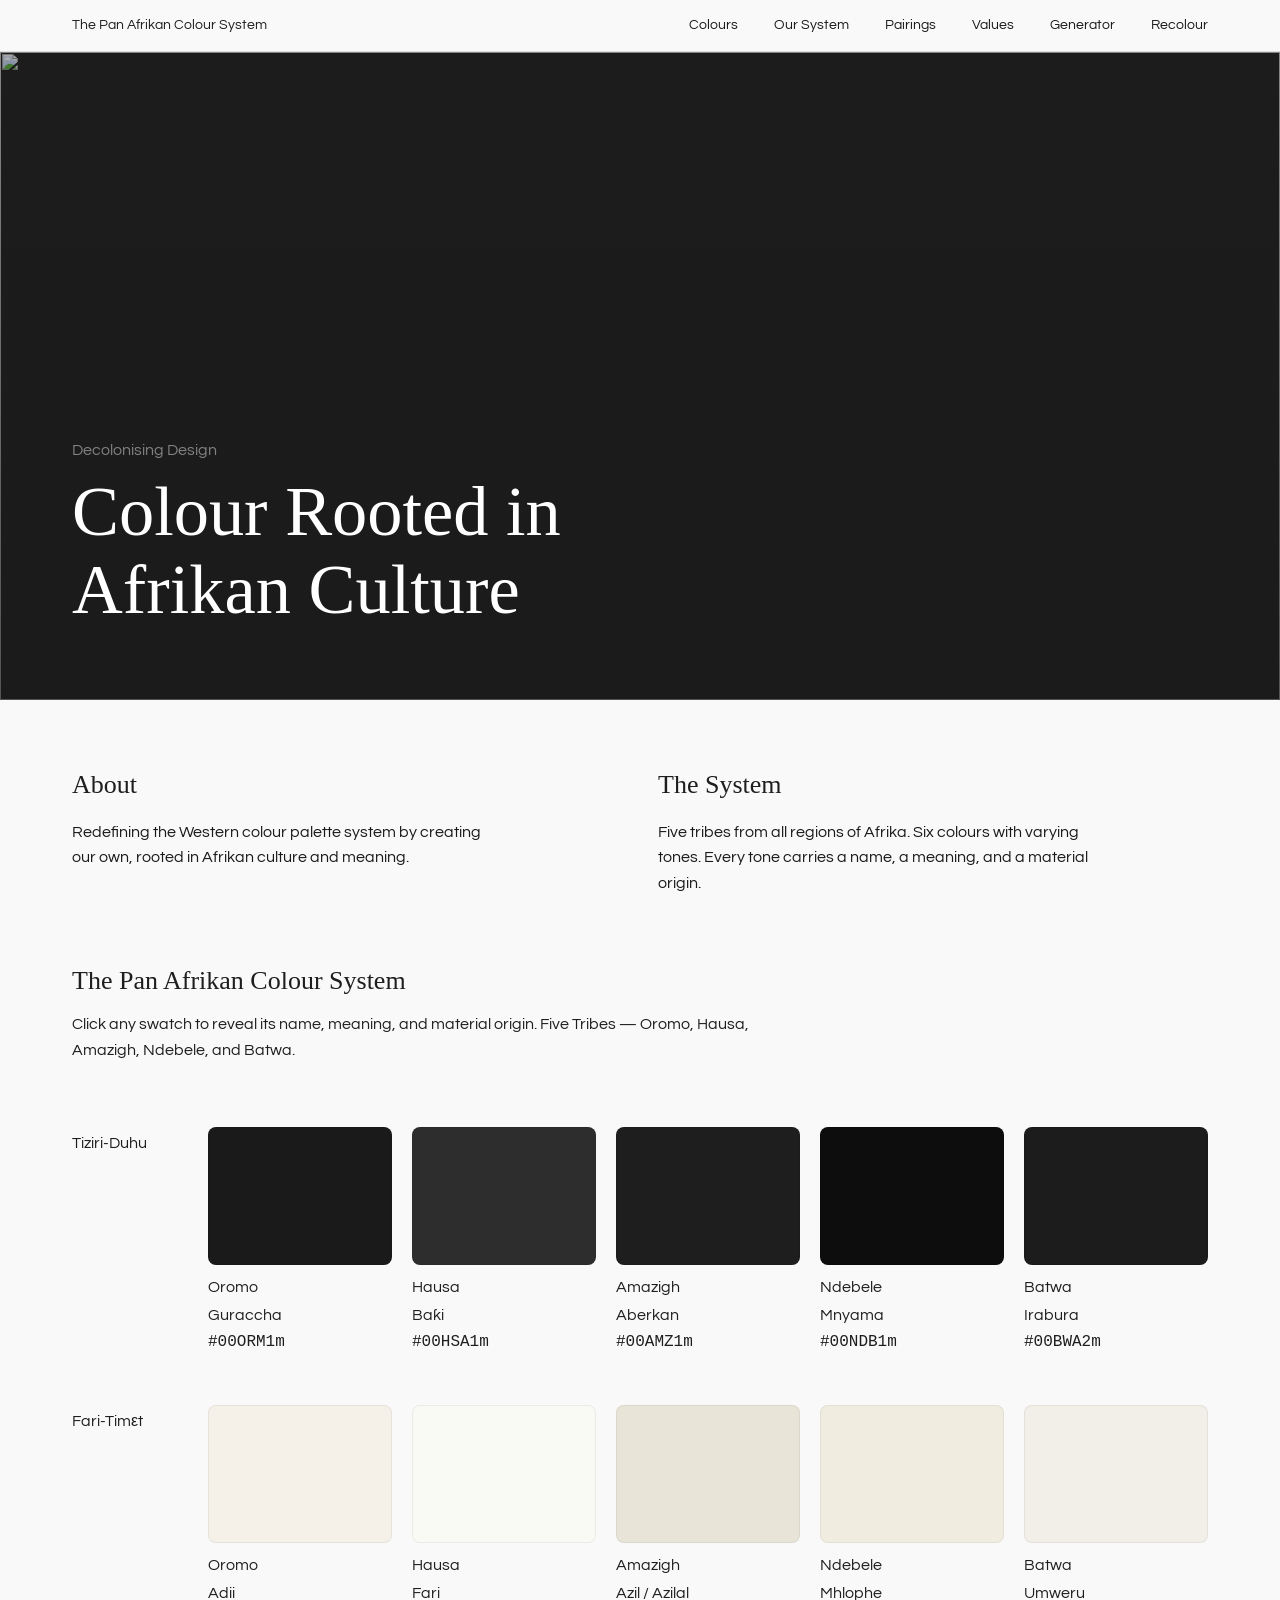
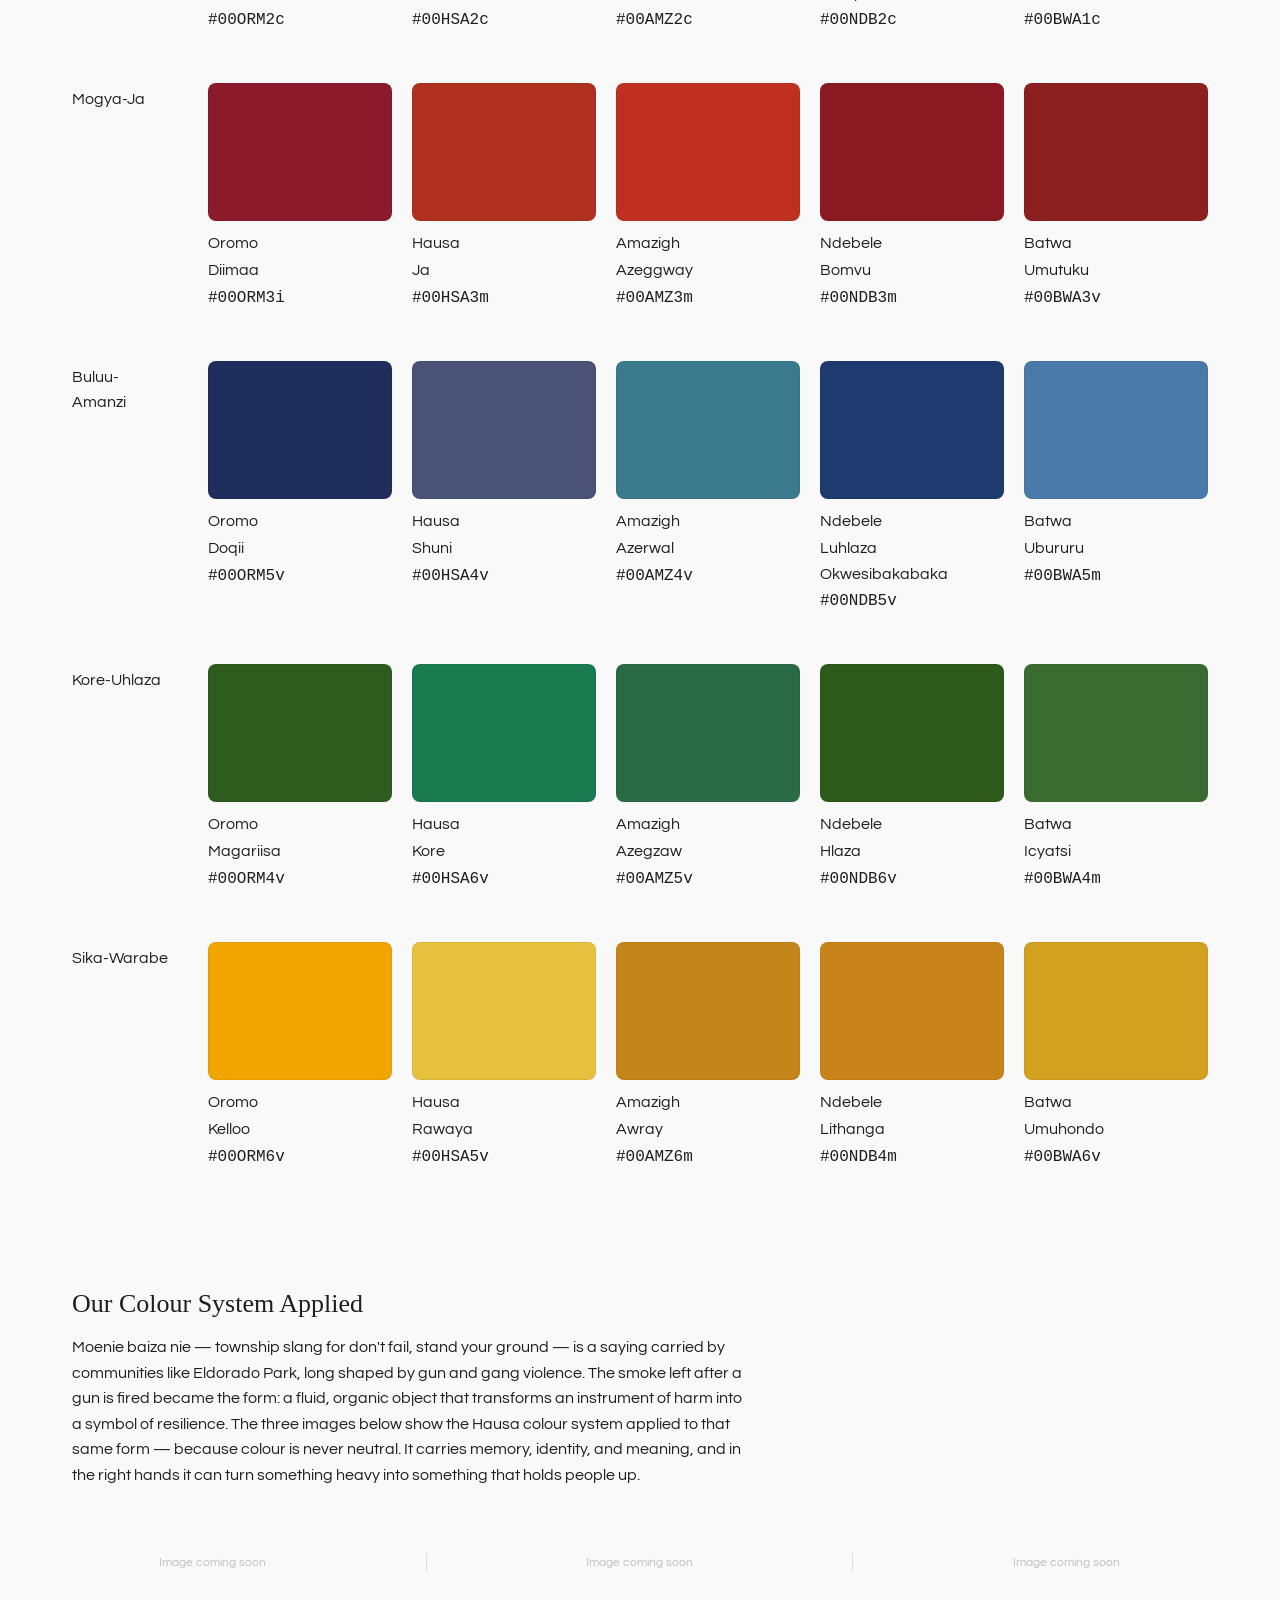
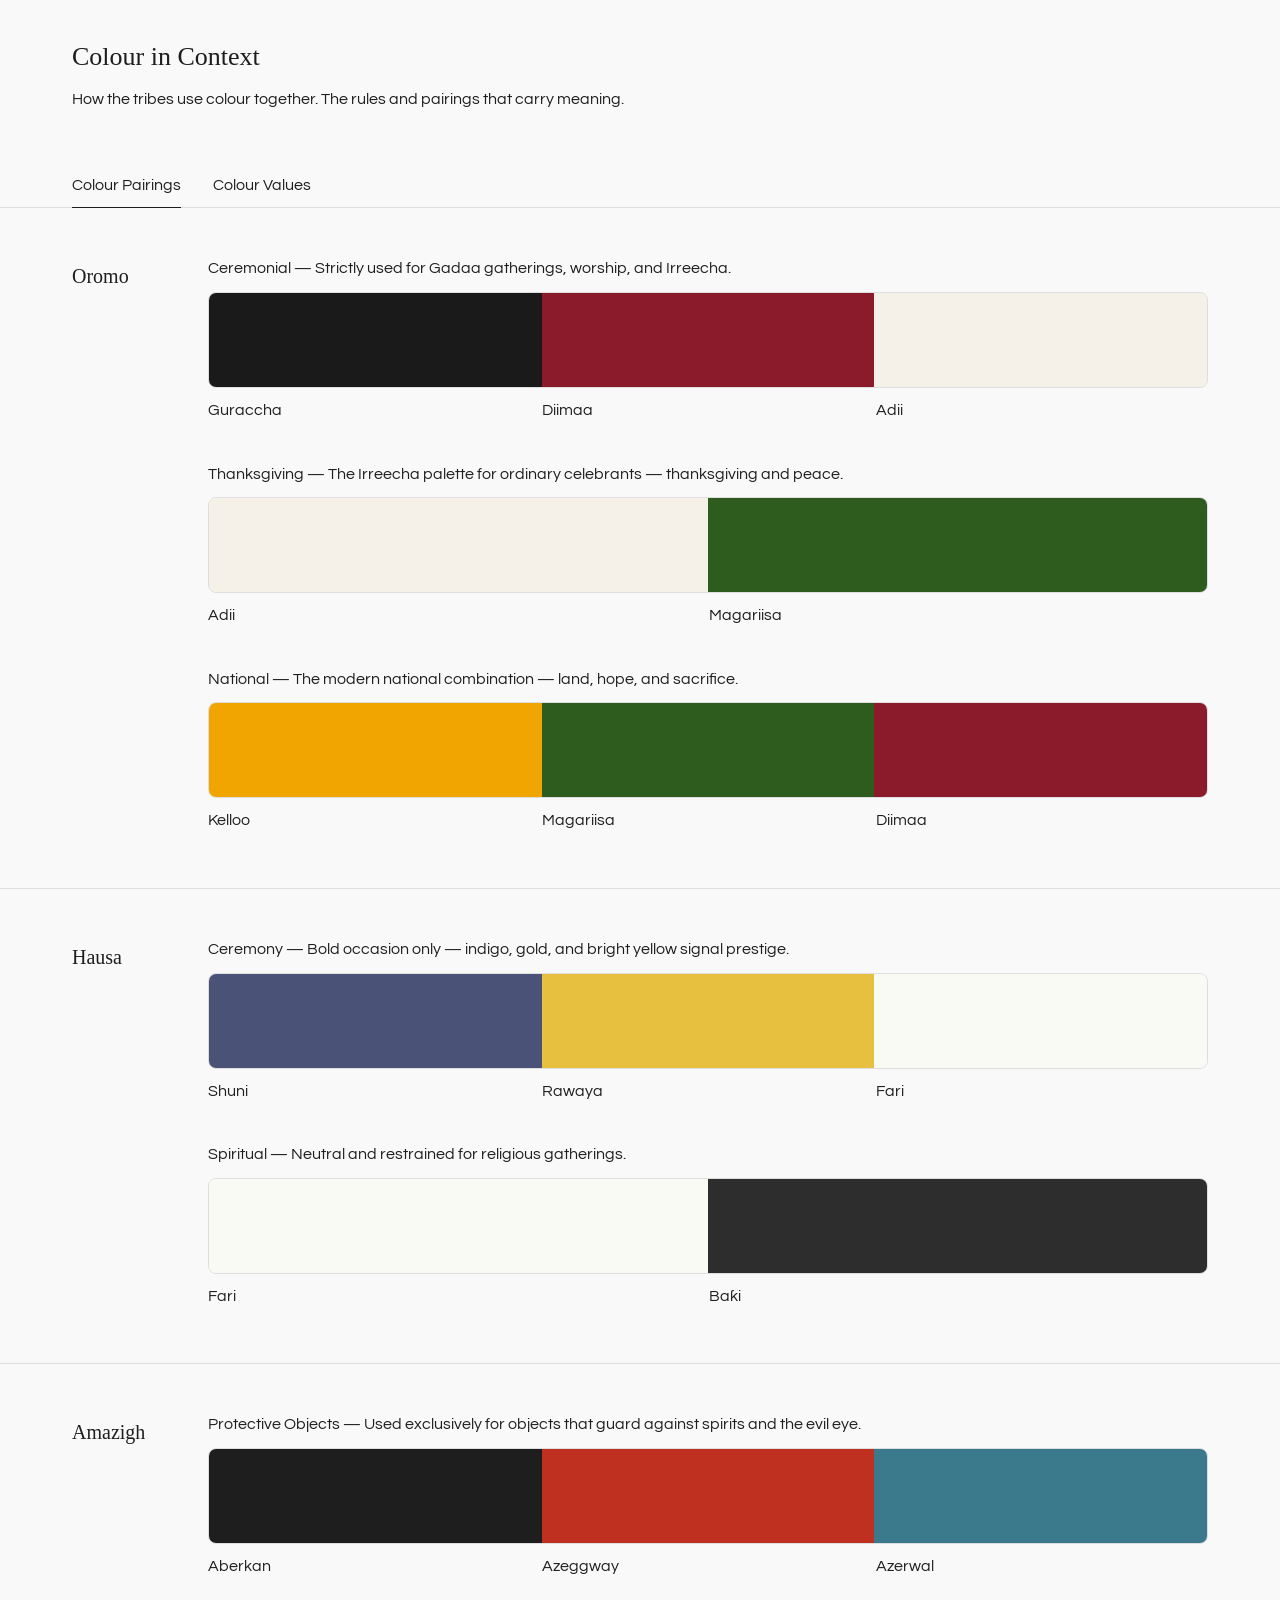
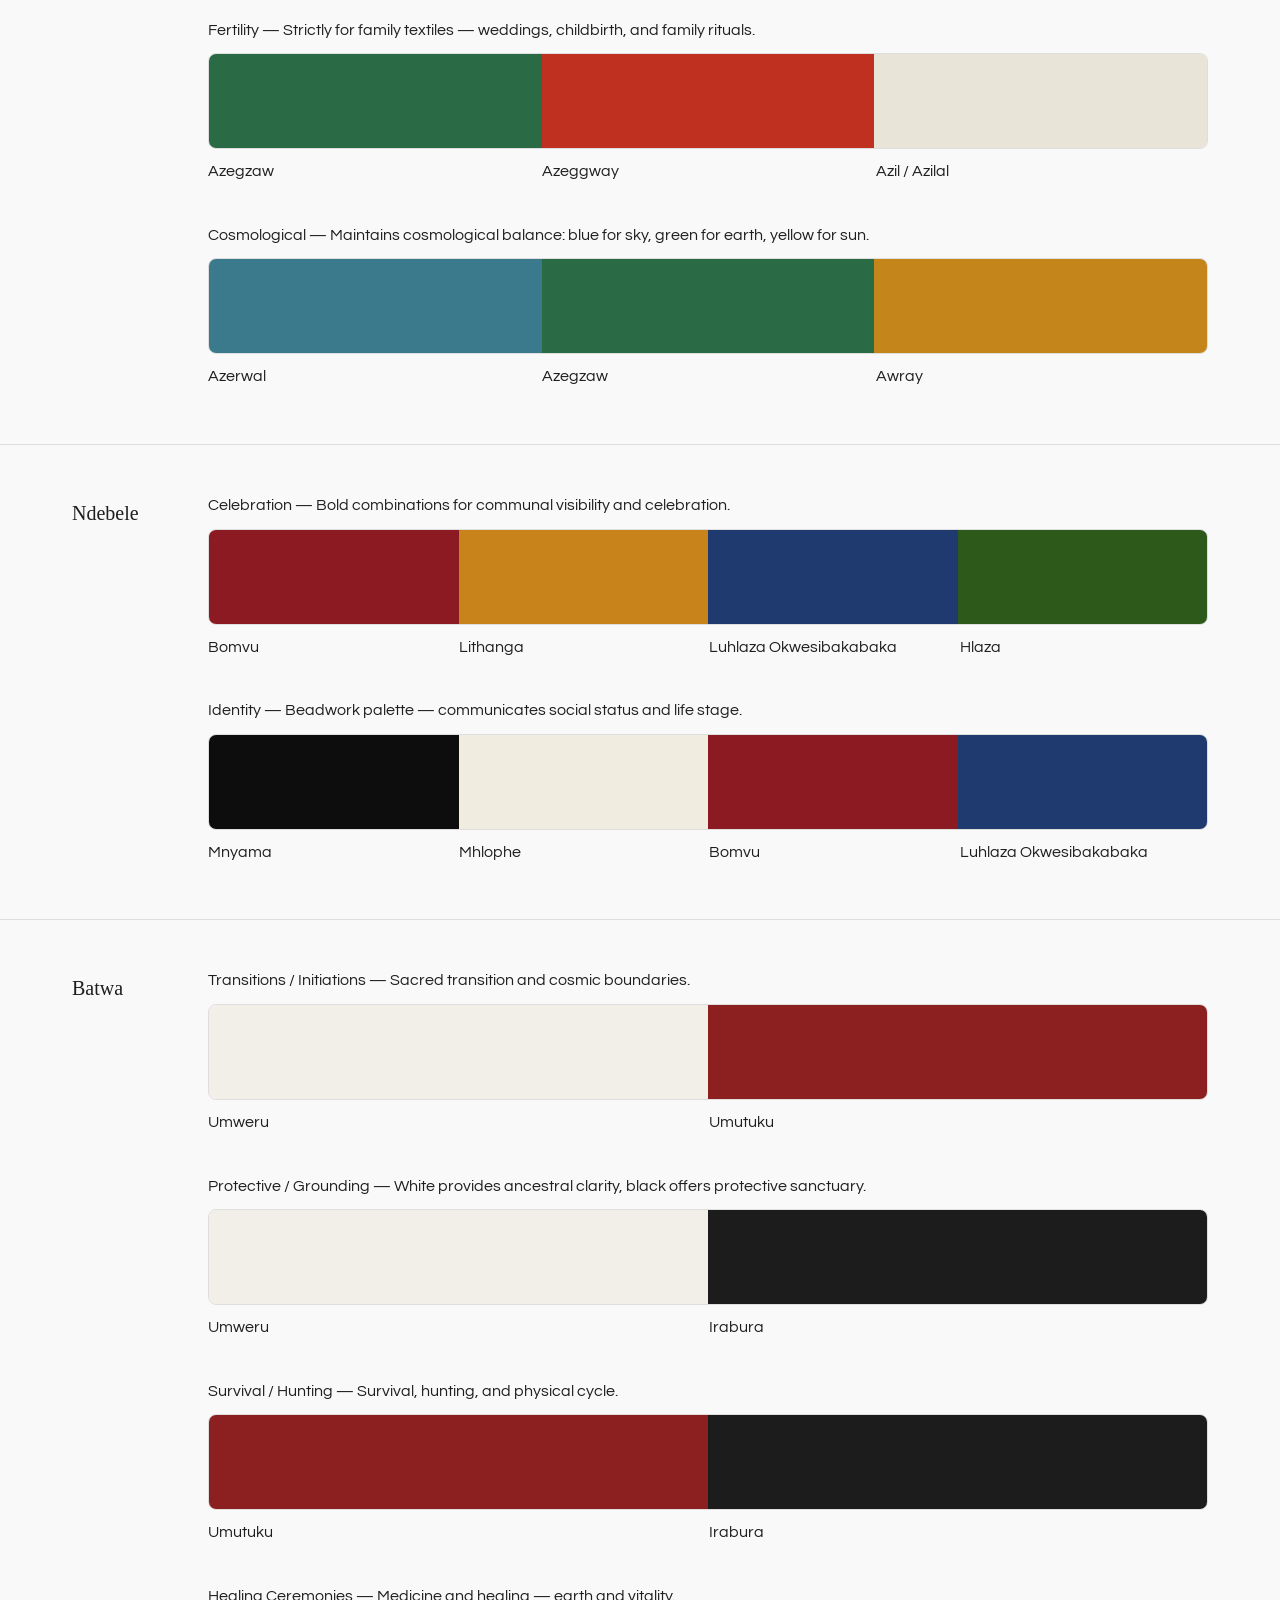
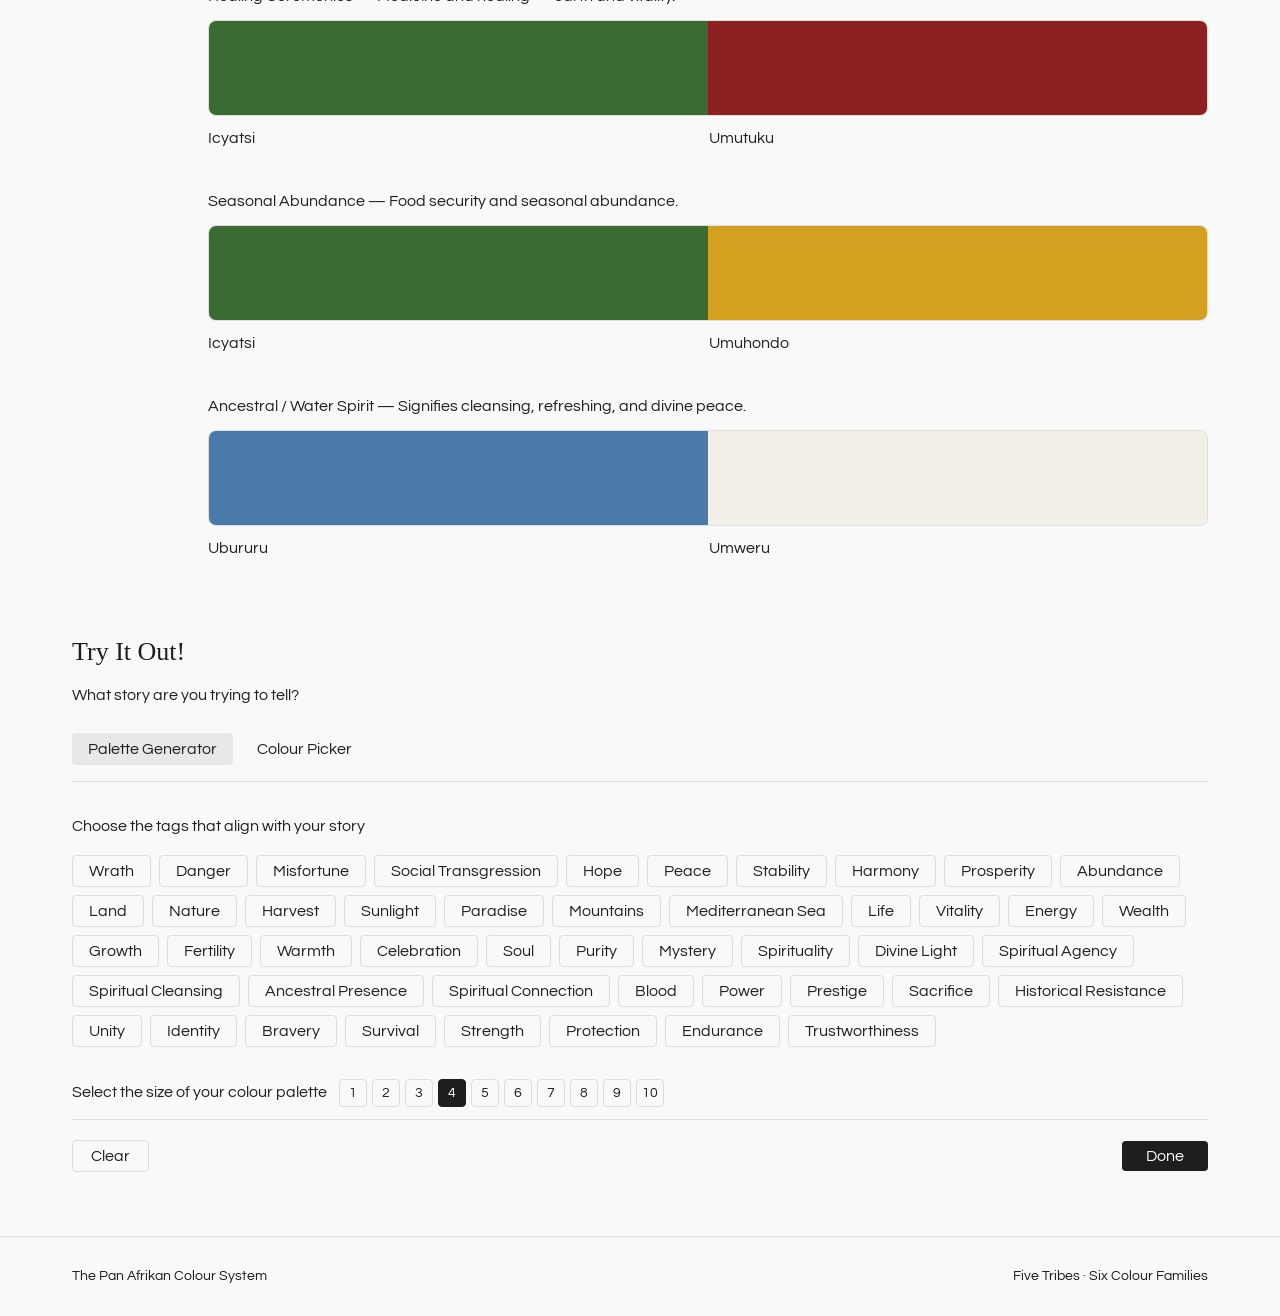
==== index.html @ d244c689 "Add files via upload" ====
<!DOCTYPE html>
<html lang="en">
<head>
  <meta charset="UTF-8" />
  <meta name="viewport" content="width=device-width, initial-scale=1.0" />
  <title>The Pan Afrikan Colour System</title>
  <link rel="preconnect" href="https://fonts.googleapis.com" />
  <link rel="preconnect" href="https://fonts.gstatic.com" crossorigin />
  <link href="https://fonts.googleapis.com/css2?family=Kigelia&family=Questrial&display=swap" rel="stylesheet" />
  <link rel="stylesheet" href="styles.css?v=3" />
</head>
<body>

<!-- NAV -->
<nav class="nav">
  <a href="#" class="nav-logo">The Pan Afrikan Colour System</a>
  <div class="nav-links">
    <a href="#colours">Colours</a>
    <a href="our-system.html">Our System</a>
    <a href="#pairings" onclick="switchCtxTab('pairings-tab')">Pairings</a>
    <a href="#pairings" onclick="switchCtxTab('values-tab')">Values</a>
    <a href="#generator">Generator</a>
    <a href="#generator" onclick="switchGenTab('picker')">Recolour</a>
  </div>
</nav>

<!-- HERO -->
<section class="hero">
  <img class="hero-bg" src="images/HERO1.png" alt="" />
  <div class="hero-content">
    <p class="hero-eyebrow">Decolonising Design</p>
    <h1>Colour Rooted in<br>Afrikan Culture</h1>
  </div>
</section>

<!-- INTRO / ABOUT -->
<section class="intro">
  <div class="intro-col">
    <p class="intro-label">About</p>
    <p>Redefining the Western colour palette system by creating our own, rooted in Afrikan culture and meaning.</p>
  </div>
  <div class="intro-col">
    <p class="intro-label">The System</p>
    <p>Five tribes from all regions of Afrika. Six colours with varying tones. Every tone carries a name, a meaning, and a material origin.</p>
  </div>
</section>

<!-- COLOUR SYSTEM -->
<section id="colours" class="colours-section">
  <div class="section-header">
    <h2>The Pan Afrikan Colour System</h2>
    <p>Click any swatch to reveal its name, meaning, and material origin. Five Tribes — Oromo, Hausa, Amazigh, Ndebele, and Batwa.</p>
  </div>
  <div class="colour-grid" id="colour-grid"></div>
</section>

<!-- OUR COLOUR SYSTEM APPLIED — ARTWORK (3 images) -->
<section class="applied-section">
  <div class="section-header">
    <h2>Our Colour System Applied</h2>
    <p>Moenie baiza nie — township slang for don't fail, stand your ground — is a saying carried by communities like Eldorado Park, long shaped by gun and gang violence. The smoke left after a gun is fired became the form: a fluid, organic object that transforms an instrument of harm into a symbol of resilience. The three images below show the Hausa colour system applied to that same form — because colour is never neutral. It carries memory, identity, and meaning, and in the right hands it can turn something heavy into something that holds people up.</p>
  </div>
  <div class="proof-3up">
    <div class="proof-block proof-block--tall">
      <img src="images/Artwork 1.png" alt="Artwork 1" onerror="this.style.display='none';this.parentElement.setAttribute('data-empty','true')" />
    </div>
    <div class="proof-block proof-block--tall">
      <img src="images/Artwork 2.png" alt="Artwork 2" onerror="this.style.display='none';this.parentElement.setAttribute('data-empty','true')" />
    </div>
    <div class="proof-block proof-block--tall">
      <img src="images/Artwork 3.png" alt="Artwork 3" onerror="this.style.display='none';this.parentElement.setAttribute('data-empty','true')" />
    </div>
  </div>

</section>

<!-- COLOUR IN CONTEXT — PAIRINGS + VALUES AS TABS -->
<section id="pairings" class="pairings-section">
  <div class="section-header">
    <h2>Colour in Context</h2>
    <p>How the tribes use colour together. The rules and pairings that carry meaning.</p>
  </div>

  <div class="context-tabs" id="context-tabs">
    <button class="context-tab active" data-ctx="pairings-tab">Colour Pairings</button>
    <button class="context-tab" data-ctx="values-tab">Colour Values</button>
  </div>

  <div id="pairings-tab" class="context-tab-content active">
    <div id="pairings-content"></div>
  </div>

  <div id="values-tab" class="context-tab-content">
    <div class="section-header" style="padding-top:40px;">
      <p>Ndebele colours strengthened from original to black, across ten tonal steps.</p>
    </div>
    <div id="values-content"></div>
    <div class="section-header" style="padding-top:40px;">
      <p>Ndebele colours spiritually enhanced from original to white, across ten tonal steps.</p>
    </div>
    <div id="values-content-white"></div>
  </div>
</section>


<!-- GENERATOR -->
<section id="generator" class="generator-section">
  <div class="section-header">
    <h2>Try It Out!</h2>
    <p>What story are you trying to tell?</p>
  </div>

  <div class="generator-body">
    <div class="generator-tabs">
      <button class="gen-tab active" data-tab="consultation">Palette Generator</button>
      <button class="gen-tab" data-tab="picker">Colour Picker</button>
    </div>

    <div id="consultation-tab" class="gen-tab-content active">
      <p class="gen-instruction">Choose the tags that align with your story</p>
      <div id="meaning-buttons" class="meaning-buttons"></div>
      <div class="gen-size-row">
        <p class="gen-size-label">Select the size of your colour palette</p>
        <div id="size-buttons" class="size-buttons"></div>
      </div>
      <div class="gen-controls">
        <div class="gen-controls-row">
          <button id="clear-btn" class="gen-btn-clear">Clear</button>
          <button id="generate-btn" class="gen-btn-done">Done</button>
        </div>
      </div>
      <div id="generated-palette" class="generated-palette"></div>
    </div>

    <div id="picker-tab" class="gen-tab-content">
      <div class="picker-layout">
        <div class="picker-left">
          <p class="picker-hint">Click on a region then click on a colour from the colour wheel to apply it.</p>
          <label for="image-upload">Upload image</label>
          <input type="file" id="image-upload" accept="image/*" />
          <canvas id="artwork-canvas"></canvas>
          <button class="picker-reset-btn" id="picker-reset-btn">Reset image</button>
        </div>
        <div class="picker-right">
          <canvas id="wheel-canvas"></canvas>
        </div>
      </div>
    </div>
  </div>
</section>

<!-- FOOTER -->
<footer>
  <p>The Pan Afrikan Colour System</p>
  <p>Five Tribes · Six Colour Families</p>
</footer>

<!-- SWATCH TOOLTIP -->
<div class="tooltip-overlay" id="tooltip" onclick="closeTooltip(event)">
  <div class="tooltip-card" onclick="event.stopPropagation()">
    <button class="tooltip-close" onclick="closeTooltip()">×</button>
    <div class="tooltip-swatch" id="tooltip-swatch"></div>
    <div class="tooltip-tribe" id="tooltip-tribe"></div>
    <h3 class="tooltip-name" id="tooltip-name"></h3>
    <p class="tooltip-hex" id="tooltip-hex"></p>
    <div class="tooltip-row">
      <div>
        <p class="tooltip-label">Meaning</p>
        <p class="tooltip-text" id="tooltip-meaning"></p>
      </div>
      <div>
        <p class="tooltip-label">Material Origin</p>
        <p class="tooltip-text" id="tooltip-origin"></p>
      </div>
    </div>
  </div>
</div>

<script src="scripts.js?v=3"></script>
</body>
</html>
---- styles.css ----
*, *::before, *::after { margin: 0; padding: 0; box-sizing: border-box; }

:root {
  --bg:         #F9F9F9;
  --ink:        #1e1e1e;
  --ink-light:  #191919;
  --ink-faint:  #191919;
  --border:     rgba(25,25,25,0.12);
  --serif:      'Kigelia', Georgia, serif;
  --sans:       'Questrial', sans-serif;
  --margin:     72px;
  --gutter:     36px;
  --gap:        64px;
  --radius:     8px;
}

html { scroll-behavior: smooth; }

body {
  background: var(--bg);
  color: var(--ink);
  font-family: var(--sans);
  font-size: 16px;
  line-height: 1.6;
}

/* ── NAV ─────────────────────────────────────── */
.nav {
  position: sticky;
  top: 0;
  z-index: 100;
  height: 52px;
  padding: 0 var(--margin);
  background: var(--bg);
  border-bottom: 0.5px solid var(--border);
  display: flex;
  align-items: center;
  justify-content: space-between;
}
.nav-logo {
  font-size: 14px;
  color: var(--ink);
  text-decoration: none;
  font-weight: 400;
}
.nav-links {
  display: flex;
  gap: var(--gutter);
}
.nav-links a {
  font-size: 14px;
  color: var(--ink-light);
  text-decoration: none;
  transition: color .2s;
}
.nav-links a:hover { color: var(--ink); }

/* ── HERO ────────────────────────────────────── */
.hero {
  height: 72vh;
  min-height: 480px;
  background: var(--ink);
  padding: var(--margin);
  display: flex;
  align-items: flex-end;
  position: relative;
  overflow: hidden;
}
.hero-bg {
  position: absolute;
  inset: 0;
  width: 100%;
  height: 100%;
  object-fit: cover;
  object-position: center;
  z-index: 0;
}
.hero::after {
  content: '';
  position: absolute;
  inset: 0;
  background: linear-gradient(to bottom, rgba(25,25,25,0.35), rgba(25,25,25,0.65));
  z-index: 1;
}
.hero-content {
  position: relative;
  z-index: 2;
}
.hero-eyebrow {
  font-size: 16px;
  color: rgba(255,255,255,.45);
  margin-bottom: 10px;
}
.hero h1 {
  font-family: var(--serif);
  font-size: clamp(40px, 5.5vw, 80px);
  font-weight: 400;
  color: #fff;
  line-height: 1.1;
}

/* ── INTRO ───────────────────────────────────── */
.intro {
  display: grid;
  grid-template-columns: 1fr 1fr;
  gap: var(--gutter);
  padding: var(--gap) var(--margin) 0;
}
.intro-label {
  font-family: var(--serif);
  font-size: 26px;
  color: var(--ink);
  margin-bottom: 14px;
}
.intro-col p:not(.intro-label) {
  font-size: 16px;
  color: var(--ink-light);
  max-width: 432px;
}

/* ── SECTION HEADER ──────────────────────────── */
.section-header {
  padding: var(--gap) var(--margin);
}
.section-header h2 {
  font-family: var(--serif);
  font-size: 26px;
  font-weight: 400;
  margin-bottom: 10px;
}
.section-header p {
  font-size: 16px;
  color: var(--ink);
  max-width: 680px;
}

/* ── COLOUR GRID ─────────────────────────────── */
.colours-section { padding-bottom: 0; }
.colour-grid { padding: 0 var(--margin); }

.hue-row {
  display: grid;
  grid-template-columns: 100px 1fr;
  gap: var(--gutter);
  margin-bottom: 48px;
  align-items: start;
}
.hue-label {
  font-size: 16px;
  color: var(--ink);
  padding-top: 4px;
}
.hue-swatches {
  display: grid;
  grid-template-columns: repeat(5, 1fr);
  gap: 20px;
}

/* ── SWATCH — click-to-expand ────────────────── */
.swatch {
  cursor: pointer;
  position: relative;
}
.swatch-colour {
  position: relative;
  width: 100%;
  aspect-ratio: 4 / 3;
  border-radius: var(--radius);
  border: 0.5px solid rgba(0,0,0,.06);
  transition: transform .2s ease, box-shadow .2s ease;
  overflow: hidden;
}
.swatch.open .swatch-colour {
  transform: scale(1.03);
  box-shadow: 0 8px 24px rgba(0,0,0,.12);
}
.swatch-colour::after {
  content: 'Click to expand';
  position: absolute;
  bottom: 0;
  left: 0;
  right: 0;
  padding: 7px 10px;
  font-family: var(--sans);
  font-size: 11px;
  text-align: center;
  letter-spacing: .07em;
  text-transform: uppercase;
  color: #fff;
  background: rgba(0,0,0,0.28);
  opacity: 0;
  transition: opacity .2s;
  pointer-events: none;
}
.swatch:hover .swatch-colour::after {
  opacity: 1;
}
.swatch-info {
  padding: 10px 0 0;
}
.swatch-tribe {
  color: var(--ink);
  margin-bottom: 2px;
  font-size: 16px;
}
.swatch-name {
  color: var(--ink);
  font-weight: 500;
  font-size: 16px;
  margin-bottom: 2px;
}
.swatch-hex {
  color: var(--ink);
  font-family: monospace;
  font-size: 16px;
}
/* smooth click dropdown — no display:none */
.swatch-hover {
  overflow: hidden;
  max-height: 0;
  opacity: 0;
  margin-top: 0;
  padding-top: 0;
  border-top: 0.5px solid transparent;
  transition: max-height .35s ease, opacity .3s ease, margin-top .3s ease, padding-top .3s ease, border-color .3s ease;
}
.swatch.open .swatch-hover {
  max-height: 200px;
  opacity: 1;
  margin-top: 8px;
  padding-top: 8px;
  border-top-color: var(--border);
}
.swatch-hover-label {
  font-size: 16px;
  color: var(--ink);
  padding-bottom: 8px;
  margin-bottom: 8px;
  margin-top: 16px;
  border-bottom: 0.5px solid rgba(25,25,25,0.15);
}
.swatch-hover-label:first-child { margin-top: 0; }
.swatch-hover-label:not(:first-child) {
  border-top: 0.5px solid rgba(25,25,25,0.15);
  padding-top: 8px;
}
.swatch-hover-text {
  font-size: 16px;
  color: var(--ink);
  line-height: 1.5;
}

/* ── APPLIED / PROOF BLOCKS ──────────────────── */
.applied-section {
}

.proof-2up {
  display: grid;
  grid-template-columns: 1fr 1fr;
}
.proof-3up {
  display: grid;
  grid-template-columns: 1fr 1fr 1fr;
}
.proof-3up .proof-block {
  border-top: none;
}
.proof-3up + .proof-palette {
  border-top: none;
}
.proof-block {
  position: relative;
  aspect-ratio: 4 / 3;
  background: #E2DDD7;
  overflow: hidden;
  border-right: 0.5px solid var(--border);
  border-top: 0.5px solid var(--border);
  display: flex;
  align-items: center;
  justify-content: center;
}
.proof-block--tall {
  aspect-ratio: auto;
  overflow: visible;
  background: var(--bg);
}
.proof-block.proof-block--tall img {
  object-fit: contain !important;
  background: var(--bg);
  width: 100%;
  height: auto;
  display: block;
}
.proof-block:last-child { border-right: none; }
.proof-block img {
  width: 100%;
  height: 100%;
  object-fit: cover;
  display: block;
}
.proof-block[data-empty="true"]::after {
  content: 'Image coming soon';
  font-size: 12px;
  color: rgba(26,23,20,.25);
}

/* Mercedes 2-up — smaller image with rounded corners, white background */
.proof-2up .proof-block {
  padding: 32px;
  overflow: visible;
  background: #ffffff;
}
.proof-2up .proof-block img {
  border-radius: 40px;
  width: 100%;
  height: 100%;
  object-fit: contain;
}

/* Colour palette strip shown beneath applied sections */
.proof-palette {
  padding: 24px var(--margin) 0;
  border-top: 0.5px solid var(--border);
  display: grid;
  gap: 12px;
}
.proof-palette-swatches {
  display: flex;
  gap: 10px;
}
.proof-palette-item {
  flex: 0 0 auto;
  width: 120px;
  display: flex;
  flex-direction: column;
  gap: 6px;
}
.proof-palette-swatch {
  width: 100%;
  aspect-ratio: 3 / 2;
  border-radius: 8px;
  border: 0.5px solid rgba(0,0,0,.06);
}
.proof-palette-name {
  font-size: 16px;
  color: var(--ink);
}
.proof-palette-code {
  font-size: 13px;
  font-family: monospace;
  color: var(--ink);
}

/* ── CONTEXT TABS (Pairings / Values) ────────── */
.context-tabs {
  display: flex;
  gap: 32px;
  padding: 0 var(--margin);
  border-bottom: 0.5px solid var(--border);
}
.context-tab {
  font-family: var(--sans);
  font-size: 16px;
  background: none;
  border: none;
  color: var(--ink);
  padding: 0 0 14px;
  cursor: pointer;
  border-bottom: 1.5px solid transparent;
  margin-bottom: -0.5px;
  transition: color .2s, border-color .2s;
}
.context-tab.active { color: var(--ink); border-bottom-color: var(--ink); }
.context-tab-content { display: none; }
.context-tab-content.active { display: block; }

/* ── PAIRINGS ────────────────────────────────── */
.pairings-section { padding-bottom: 0; }


.pairings-section + .applied-section { border-top: none; }

.tribe-block {
  display: grid;
  grid-template-columns: 100px 1fr;
  gap: var(--gutter);
  padding: 48px var(--margin);
  border-bottom: 0.5px solid var(--border);
  align-items: start;
}
.tribe-block:last-child { border-bottom: none; padding-bottom: 0; }
.tribe-name {
  font-family: var(--serif);
  font-size: 20px;
  font-weight: 400;
  color: var(--ink);
  padding-top: 4px;
}
.tribe-pairings { display: flex; flex-direction: column; }
.pairing { margin-bottom: 32px; }
.pairing:last-child { margin-bottom: 0; }

.pairing-label {
  font-size: 16px;
  color: var(--ink);
  margin-bottom: 10px;
}
.pairing-label-rule {
  font-size: 16px;
  color: var(--ink);
}
.pairing-strip {
  display: flex;
  height: 96px;
  border-radius: var(--radius);
  overflow: hidden;
  border: 0.5px solid var(--border);
  margin-bottom: 10px;
}
.pairing-colour { flex: 1; }
.pairing-names {
  display: flex;
  gap: 2px;
  margin-bottom: 6px;
}
.pairing-colour-name {
  flex: 1;
  font-size: 16px;
  color: var(--ink);
}

/* ── VALUES ──────────────────────────────────── */
.values-wrap { padding: 0 var(--margin) 0; }
.values-row {
  display: grid;
  grid-template-columns: 100px 1fr;
  gap: var(--gutter);
  margin-bottom: 36px;
  align-items: start;
}
.values-label {
  font-size: 16px;
  color: var(--ink);
  padding-top: 4px;
}
.values-steps {
  display: grid;
  grid-template-columns: repeat(11, 1fr);
  gap: 8px;
}
.value-col {
  display: flex;
  flex-direction: column;
}
.value-swatch {
  width: 100%;
  aspect-ratio: 1;
  border-radius: 6px;
  border: 0.5px solid rgba(0,0,0,.08);
  cursor: pointer;
  transition: transform .15s;
}
.value-swatch:hover { transform: scale(1.06); }

/* labels sit below each swatch block */
.value-labels {
  display: flex;
  justify-content: space-between;
  align-items: flex-start;
  margin-top: 6px;
  gap: 2px;
}
.value-label-num {
  font-size: 16px;
  font-family: monospace;
  color: var(--ink);
  line-height: 1.3;
  white-space: nowrap;
}
.value-label-code {
  font-size: 13px;
  font-family: monospace;
  color: var(--ink);
  line-height: 1.3;
  text-align: right;
  white-space: nowrap;
}

/* ── GENERATOR ───────────────────────────────── */
.generator-section {
  padding-bottom: var(--gap);
}
.generator-section .section-header {
  padding-bottom: 24px;
}
.generator-body {
  padding: 0 var(--margin);
}
.generator-tabs {
  display: flex;
  gap: 8px;
  padding-bottom: 16px;
  border-bottom: 0.5px solid var(--border);
  margin-bottom: 32px;
}
.gen-tab {
  font-family: var(--sans);
  font-size: 16px;
  background: none;
  border: none;
  color: var(--ink);
  padding: 8px 16px;
  border-radius: 4px;
  cursor: pointer;
  transition: background .2s;
}
.gen-tab.active { background: rgba(25,25,25,0.08); }
.gen-tab:hover:not(.active) { background: rgba(25,25,25,0.04); }
.gen-instruction {
  font-size: 16px;
  color: var(--ink);
  margin-bottom: 16px;
}
.gen-tab-content { display: none; }
.gen-tab-content.active { display: block; }

.meaning-buttons {
  display: flex;
  flex-wrap: wrap;
  gap: 8px;
  margin-bottom: 32px;
}
/* category separator label */
.meaning-category-divider {
  width: 100%;
  font-size: 10px;
  color: var(--ink-faint);
  text-transform: uppercase;
  letter-spacing: .1em;
  padding-top: 12px;
  margin-top: 4px;
  border-top: 0.5px solid var(--border);
}
.meaning-category-divider:first-child {
  border-top: none;
  padding-top: 0;
  margin-top: 0;
}
.meaning-btn {
  padding: 7px 16px;
  background: transparent;
  border: 0.5px solid var(--border);
  border-radius: 4px;
  font-family: var(--sans);
  font-size: 16px;
  color: var(--ink);
  cursor: pointer;
  transition: all .2s;
  position: relative;
  overflow: hidden;
}
.meaning-btn::before {
  content: '';
  position: absolute;
  inset: 0;
  background: var(--btn-gradient, var(--border));
  opacity: 0;
  transition: opacity .2s;
  pointer-events: none;
}
.meaning-btn:hover::before { opacity: .5; }
.meaning-btn.selected { background: var(--ink); color: #fff; border-color: var(--ink); }
.meaning-btn.selected::before { display: none; }
/* category buttons slightly different */
.meaning-btn--category {
  opacity: .85;
}

.gen-controls {
  display: flex;
  flex-direction: column;
  align-items: flex-start;
  gap: 12px;
  padding-top: 20px;
  border-top: 0.5px solid var(--border);
}
.gen-size-row {
  display: flex;
  align-items: center;
  gap: 12px;
  width: 100%;
  margin-bottom: 12px;
}
.gen-controls-row {
  display: flex;
  align-items: center;
  gap: 16px;
  width: 100%;
}
.gen-size-label {
  font-size: 16px;
  color: var(--ink);
}
.gen-btn-clear {
  font-family: var(--sans);
  font-size: 16px;
  padding: 7px 18px;
  background: transparent;
  border: 0.5px solid var(--border);
  border-radius: 4px;
  color: var(--ink);
  cursor: pointer;
  margin-right: auto;
  transition: color .2s, border-color .2s;
}
.gen-btn-clear:hover { border-color: var(--ink); }
.size-buttons { display: flex; gap: 5px; }
.size-btn {
  width: 28px;
  height: 28px;
  background: transparent;
  border: 0.5px solid var(--border);
  border-radius: 4px;
  font-family: var(--sans);
  font-size: 14px;
  color: var(--ink);
  cursor: pointer;
  transition: all .15s;
}
.size-btn.active { background: var(--ink); color: #fff; border-color: var(--ink); }
.gen-btn-done {
  font-family: var(--sans);
  font-size: 16px;
  padding: 7px 24px;
  background: var(--ink);
  color: #fff;
  border: none;
  border-radius: 4px;
  cursor: pointer;
  transition: opacity .2s;
}
.gen-btn-done:hover { opacity: .8; }

.generated-palette {
  display: none;
  margin-top: 48px;
}
.generated-palette.show {
  display: block;
  animation: fadeIn .3s ease;
}
@keyframes fadeIn { from { opacity: 0; transform: translateY(8px); } to { opacity: 1; transform: translateY(0); } }

.gen-strip {
  display: flex;
  height: 72px;
  border-radius: var(--radius);
  overflow: hidden;
  border: 0.5px solid var(--border);
  margin-bottom: 20px;
}
.gen-colour { flex: 1; }
.gen-detail {
  display: grid;
  gap: var(--gutter);
  margin-bottom: 24px;
}
.gen-item { display: flex; flex-direction: column; gap: 6px; }
.gen-item-swatch {
  aspect-ratio: 1;
  border-radius: 8px;
  border: 0.5px solid rgba(0,0,0,.08);
}
.gen-item-name { font-size: 16px; color: var(--ink); }
.gen-item-tribe { font-size: 16px; color: var(--ink); }
.gen-context {
  padding: 16px 20px;
  background: rgba(25,25,25,.04);
  border-left: 2px solid var(--ink);
  font-size: 16px;
  color: var(--ink);
  line-height: 1.6;
  border-radius: 0 4px 4px 0;
}

/* ── PICKER ──────────────────────────────────── */
.picker-layout {
  display: grid;
  grid-template-columns: 1fr 1fr;
  gap: 14px;
  margin-top: 20px;
  align-items: stretch;
}
.picker-left {
  display: flex;
  flex-direction: column;
  align-items: flex-start;
  gap: 12px;
}
.picker-right {
  display: flex;
  flex-direction: column;
  align-items: center;
  justify-content: center;
  gap: 12px;
}
.picker-left label {
  font-size: 16px;
  color: var(--ink);
}
#image-upload { width: 100%; font-size: 16px; }
#artwork-canvas {
  width: 100%;
  border-radius: var(--radius);
  border: 0.5px solid var(--border);
}
#wheel-canvas {
  width: 400px;
  height: 400px;
  max-width: 100%;
  border-radius: 50%;
  flex-shrink: 0;
}
.picker-hint {
  font-size: 16px;
  color: var(--ink);
  max-width: 100%;
}
.picker-reset-btn {
  font-family: var(--sans);
  font-size: 16px;
  padding: 6px 18px;
  background: transparent;
  border: 0.5px solid var(--border);
  border-radius: 4px;
  color: var(--ink);
  cursor: pointer;
  transition: border-color .2s;
  align-self: flex-start;
}
.picker-reset-btn:hover { border-color: var(--ink); }

/* ── WHEEL TOOLTIP ───────────────────────────── */
.wheel-tooltip {
  position: fixed;
  pointer-events: none;
  background: var(--ink);
  color: #fff;
  font-family: var(--sans);
  font-size: 13px;
  padding: 5px 10px;
  border-radius: 5px;
  white-space: nowrap;
  z-index: 300;
  opacity: 0;
  transition: opacity .15s;
}
.wheel-tooltip.show { opacity: 1; }

/* ── FOOTER ──────────────────────────────────── */
footer {
  display: flex;
  justify-content: space-between;
  align-items: center;
  padding: 28px var(--margin);
  font-size: 14px;
  color: var(--ink-faint);
  border-top: 0.5px solid var(--border);
}

/* ── TOOLTIP MODAL ───────────────────────────── */
.tooltip-overlay {
  display: none;
  position: fixed;
  inset: 0;
  background: rgba(0,0,0,.5);
  z-index: 200;
  align-items: center;
  justify-content: center;
  backdrop-filter: blur(4px);
}
.tooltip-overlay.show { display: flex; }

.tooltip-card {
  background: var(--bg);
  border-radius: 16px;
  padding: 32px;
  max-width: 420px;
  width: 90%;
  position: relative;
  animation: fadeIn .2s ease;
}
.tooltip-close {
  position: absolute;
  top: 16px;
  right: 20px;
  background: none;
  border: none;
  font-size: 24px;
  cursor: pointer;
  color: var(--ink-faint);
  line-height: 1;
}
.tooltip-close:hover { color: var(--ink); }
.tooltip-swatch {
  width: 100%;
  height: 160px;
  border-radius: var(--radius);
  margin-bottom: 20px;
  border: 0.5px solid rgba(0,0,0,.06);
}
.tooltip-tribe {
  font-size: 12px;
  color: var(--ink-faint);
  text-transform: uppercase;
  letter-spacing: .1em;
  margin-bottom: 4px;
}
.tooltip-name {
  font-family: var(--serif);
  font-size: 24px;
  font-weight: 400;
  margin-bottom: 4px;
}
.tooltip-hex {
  font-size: 13px;
  color: var(--ink-faint);
  font-family: monospace;
  margin-bottom: 20px;
}
.tooltip-row {
  display: grid;
  grid-template-columns: 1fr 1fr;
  gap: 20px;
}
.tooltip-label {
  font-family: var(--sans);
  font-size: 10px;
  color: var(--ink-faint);
  text-transform: uppercase;
  letter-spacing: .1em;
  padding-bottom: 8px;
  margin-bottom: 8px;
  border-bottom: 0.5px solid rgba(25,25,25,0.15);
}
.tooltip-text {
  font-size: 13px;
  color: var(--ink-light);
  line-height: 1.5;
}
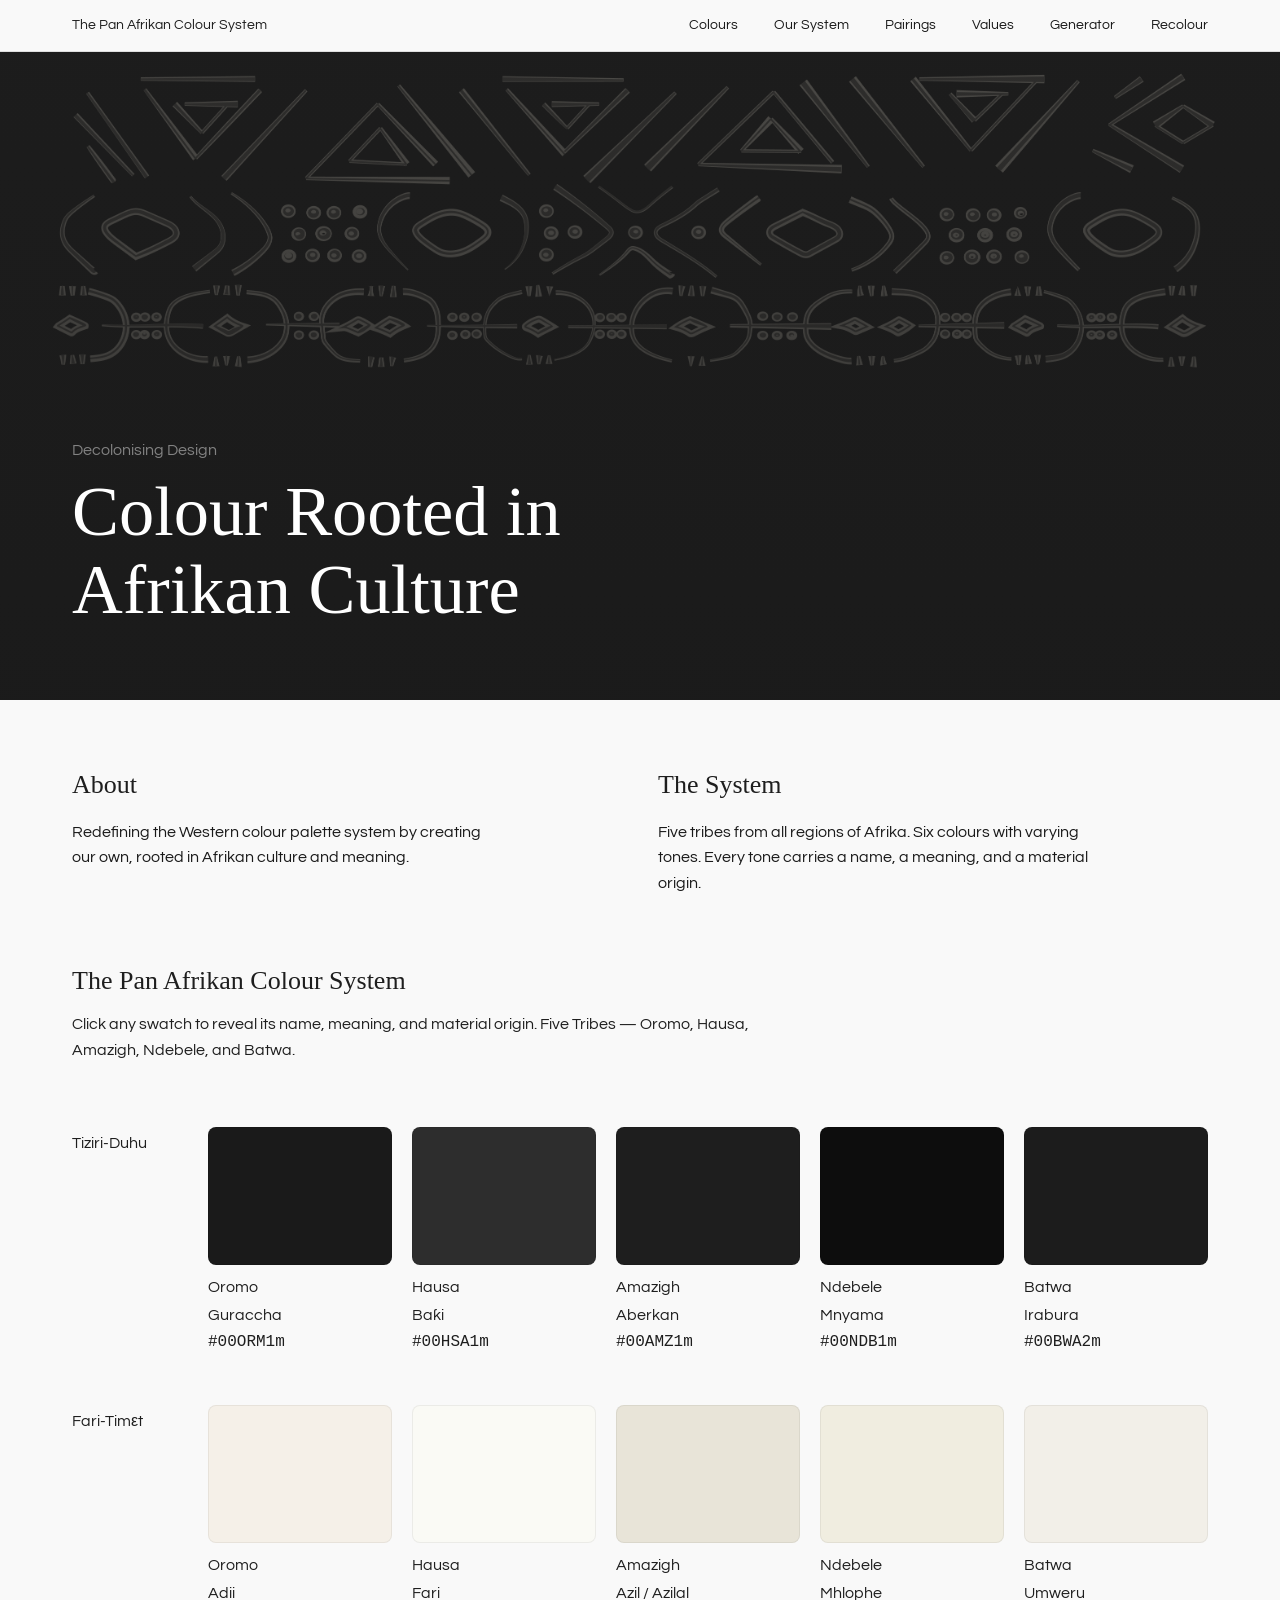
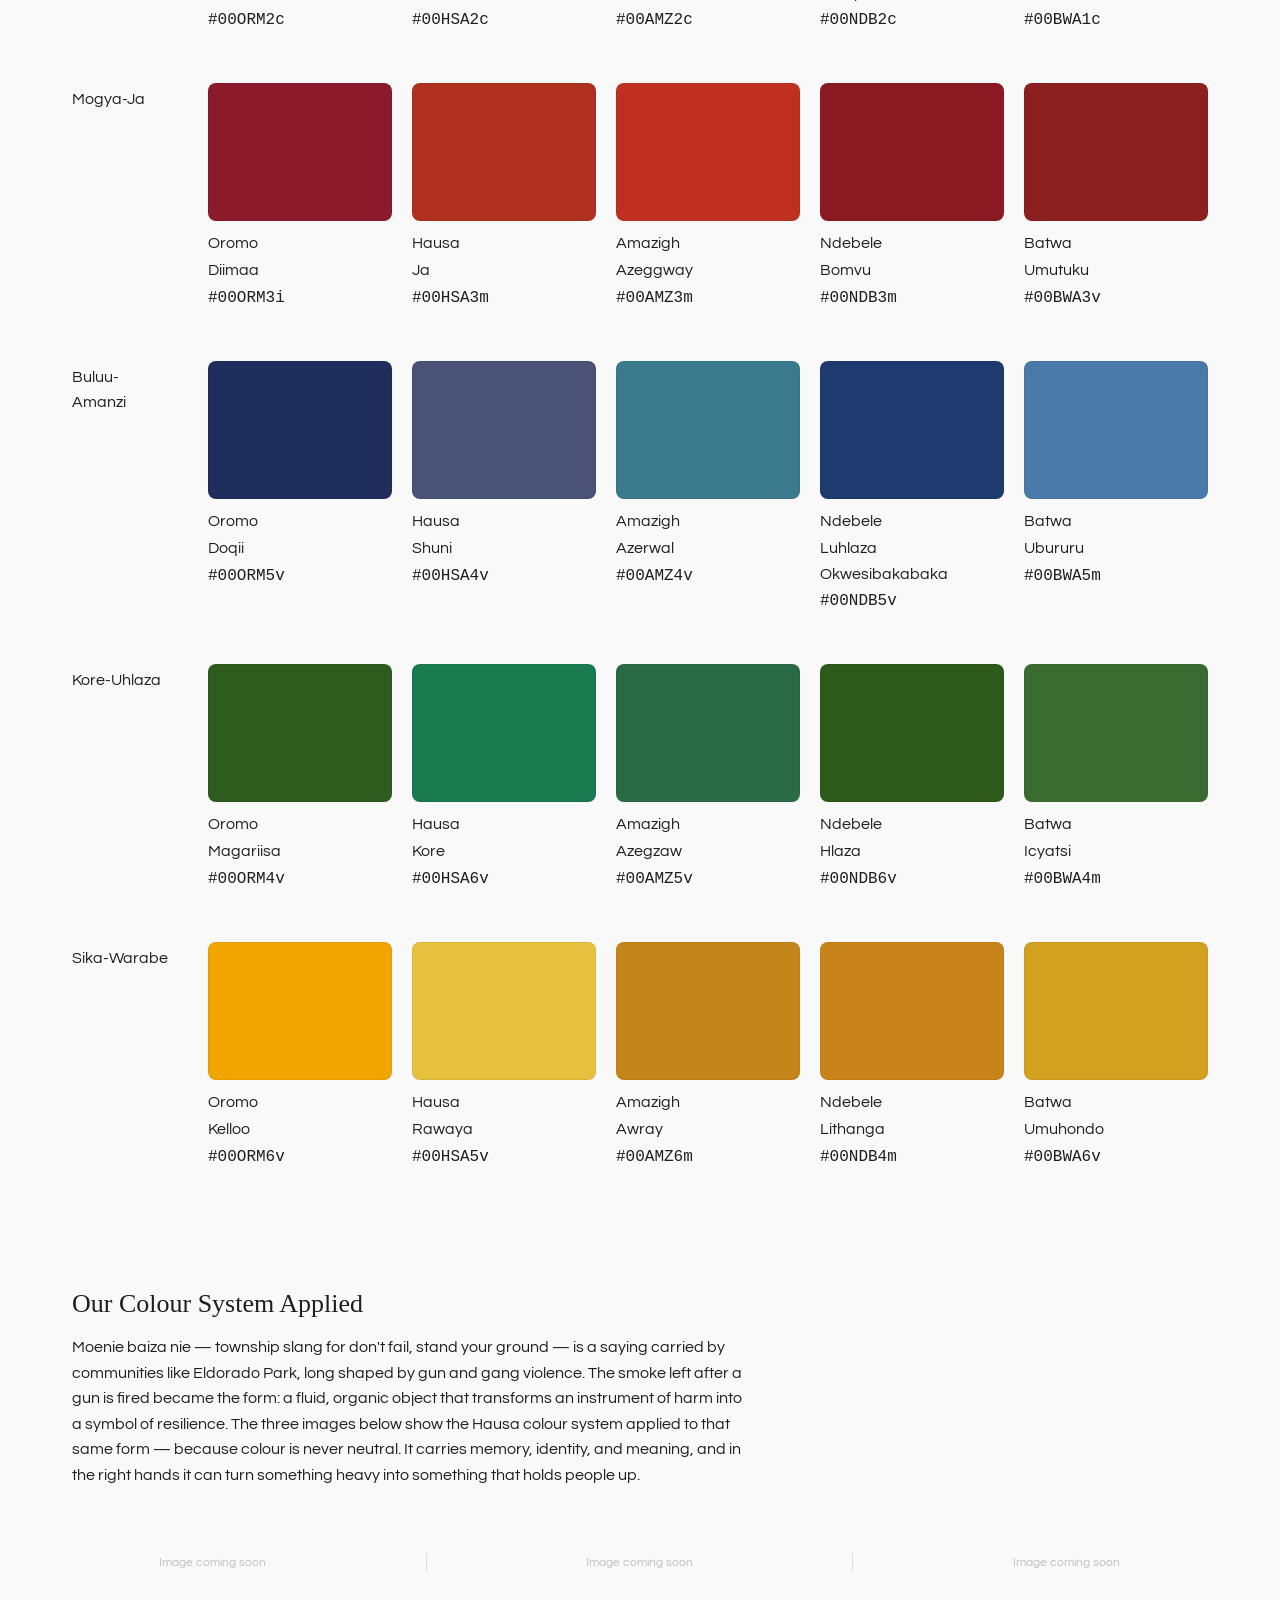
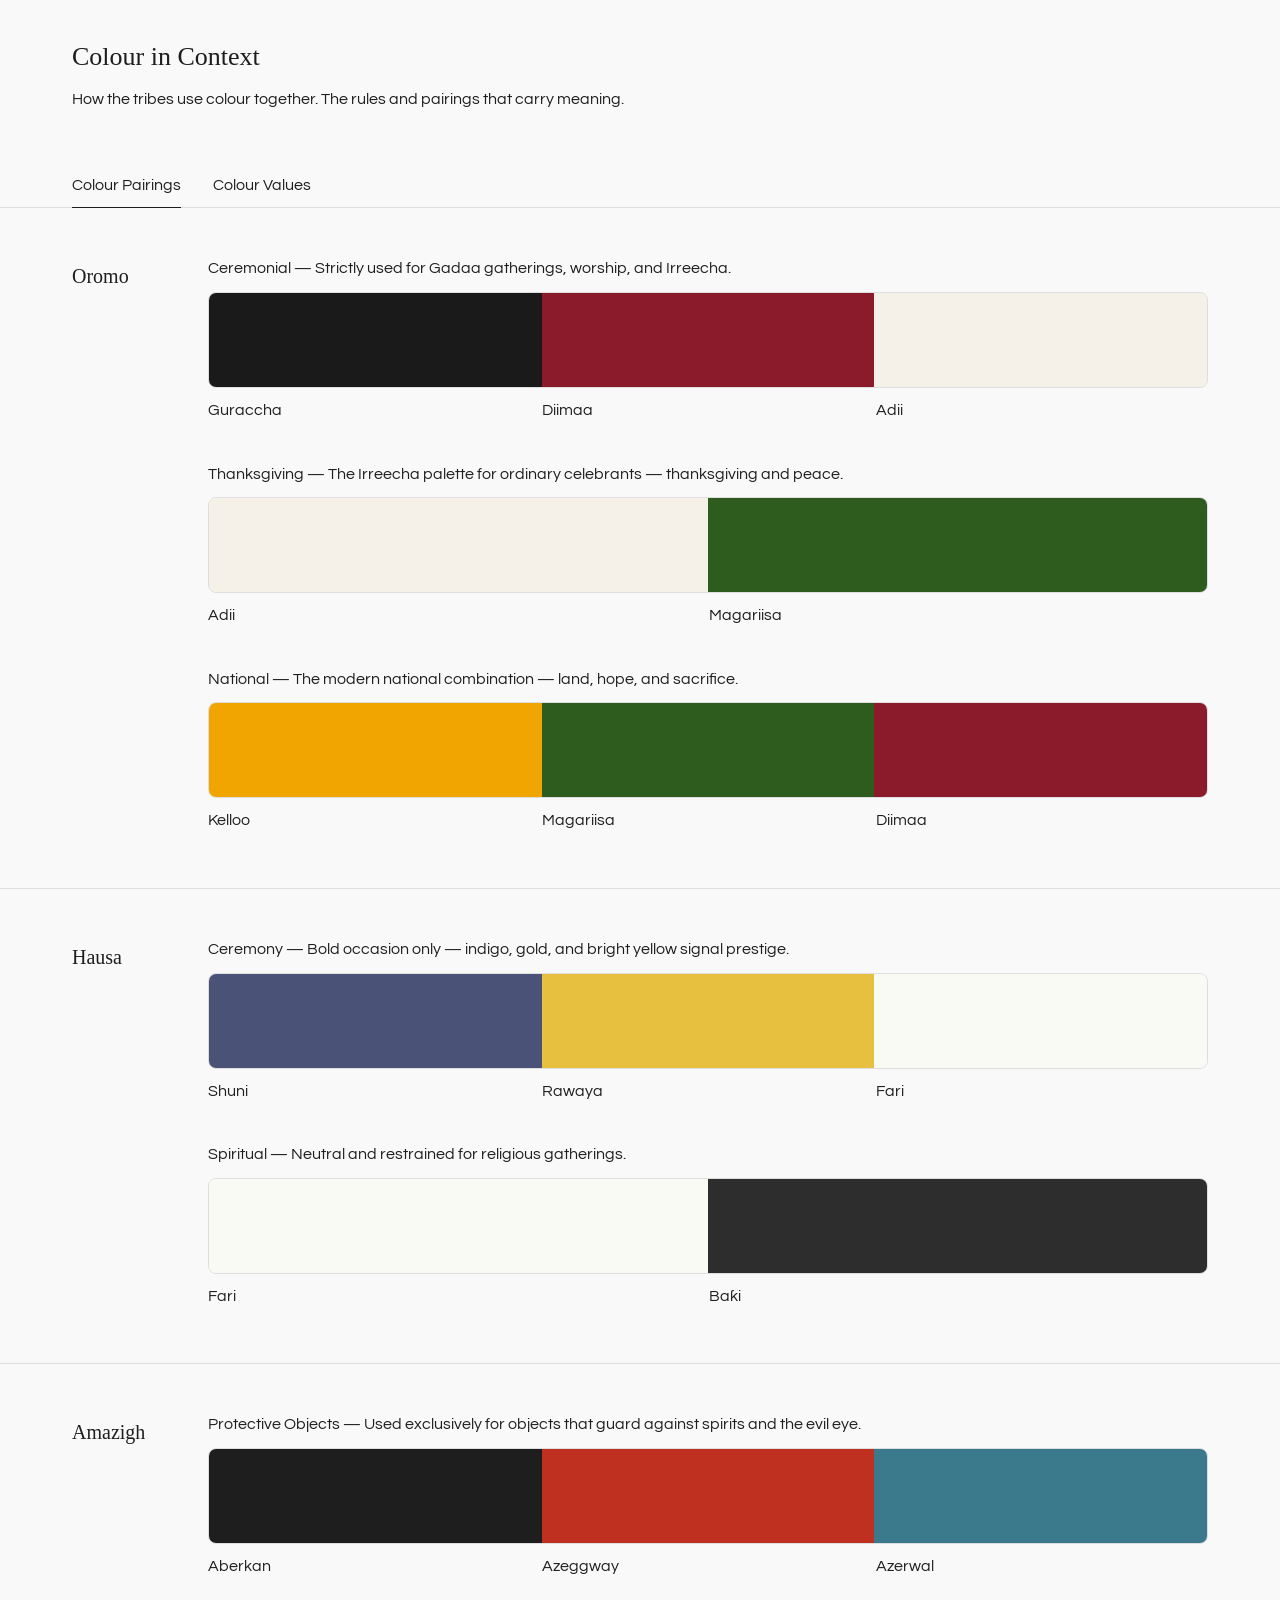
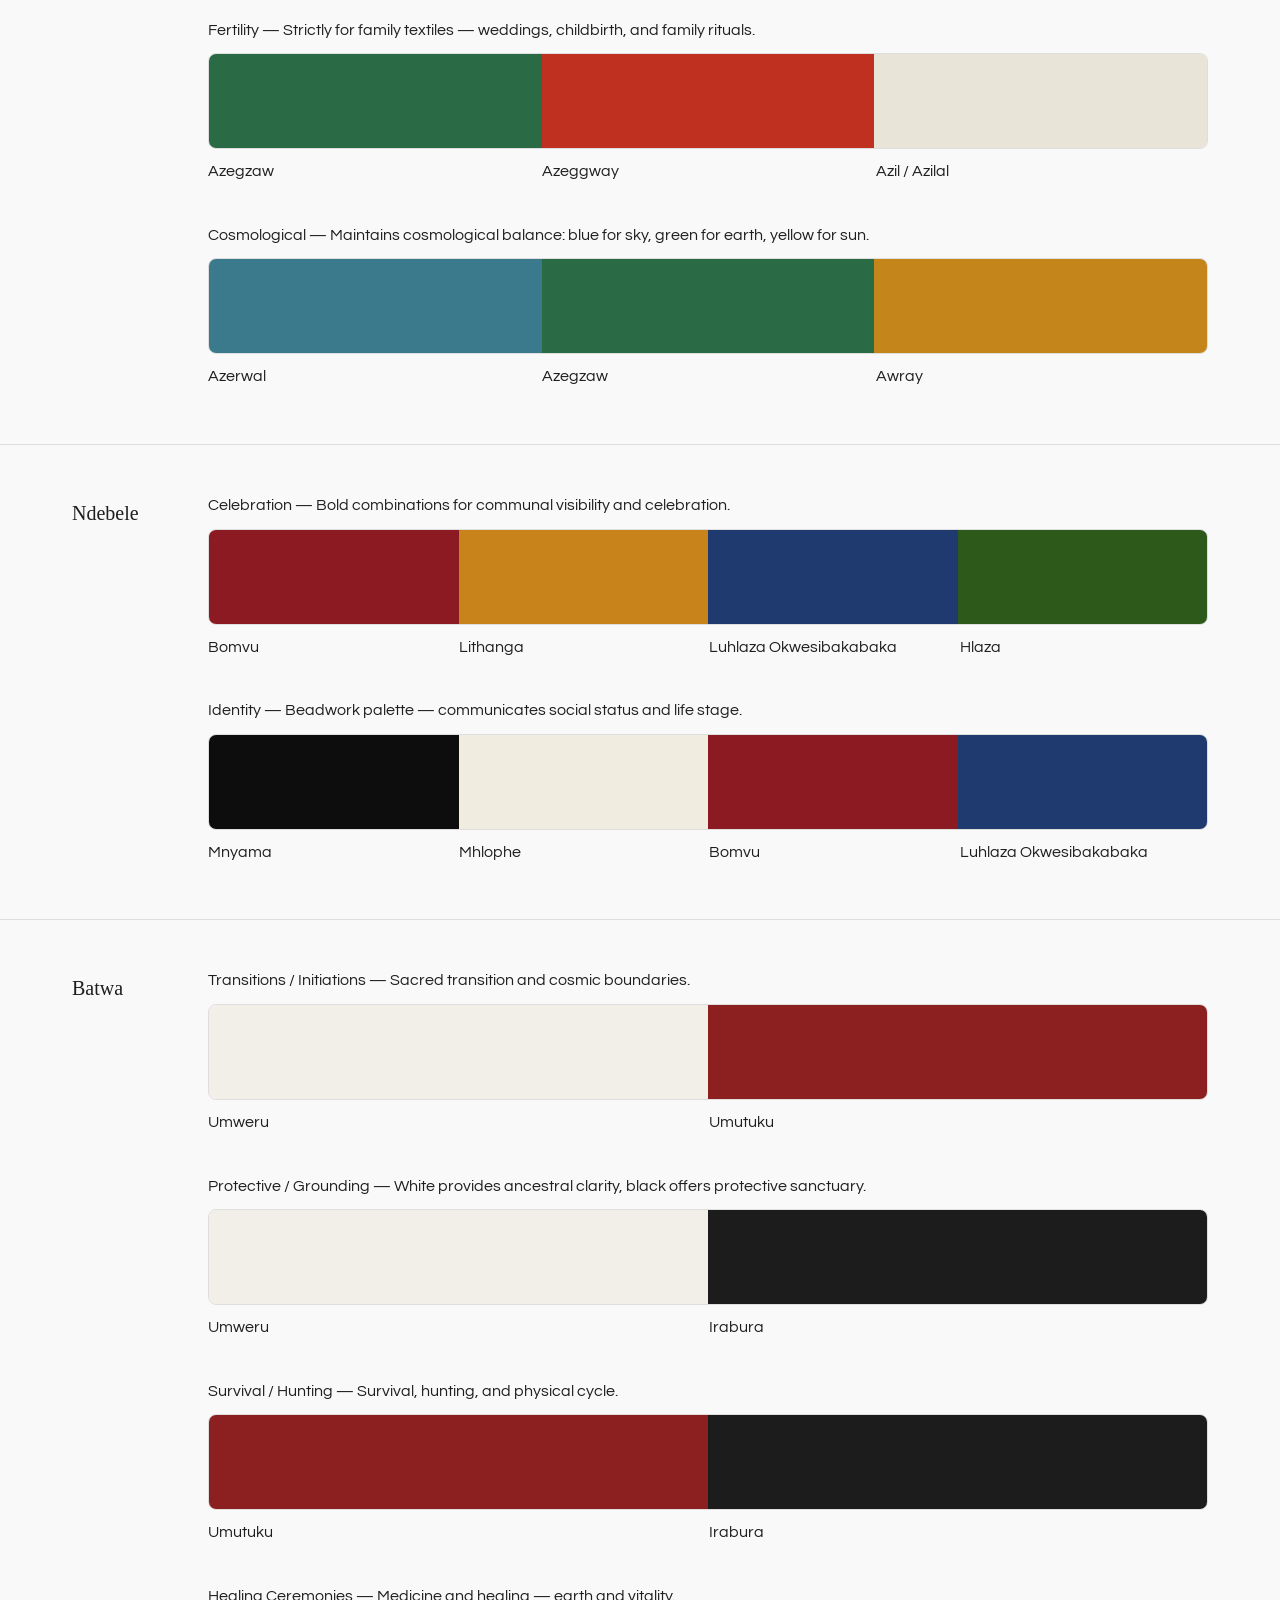
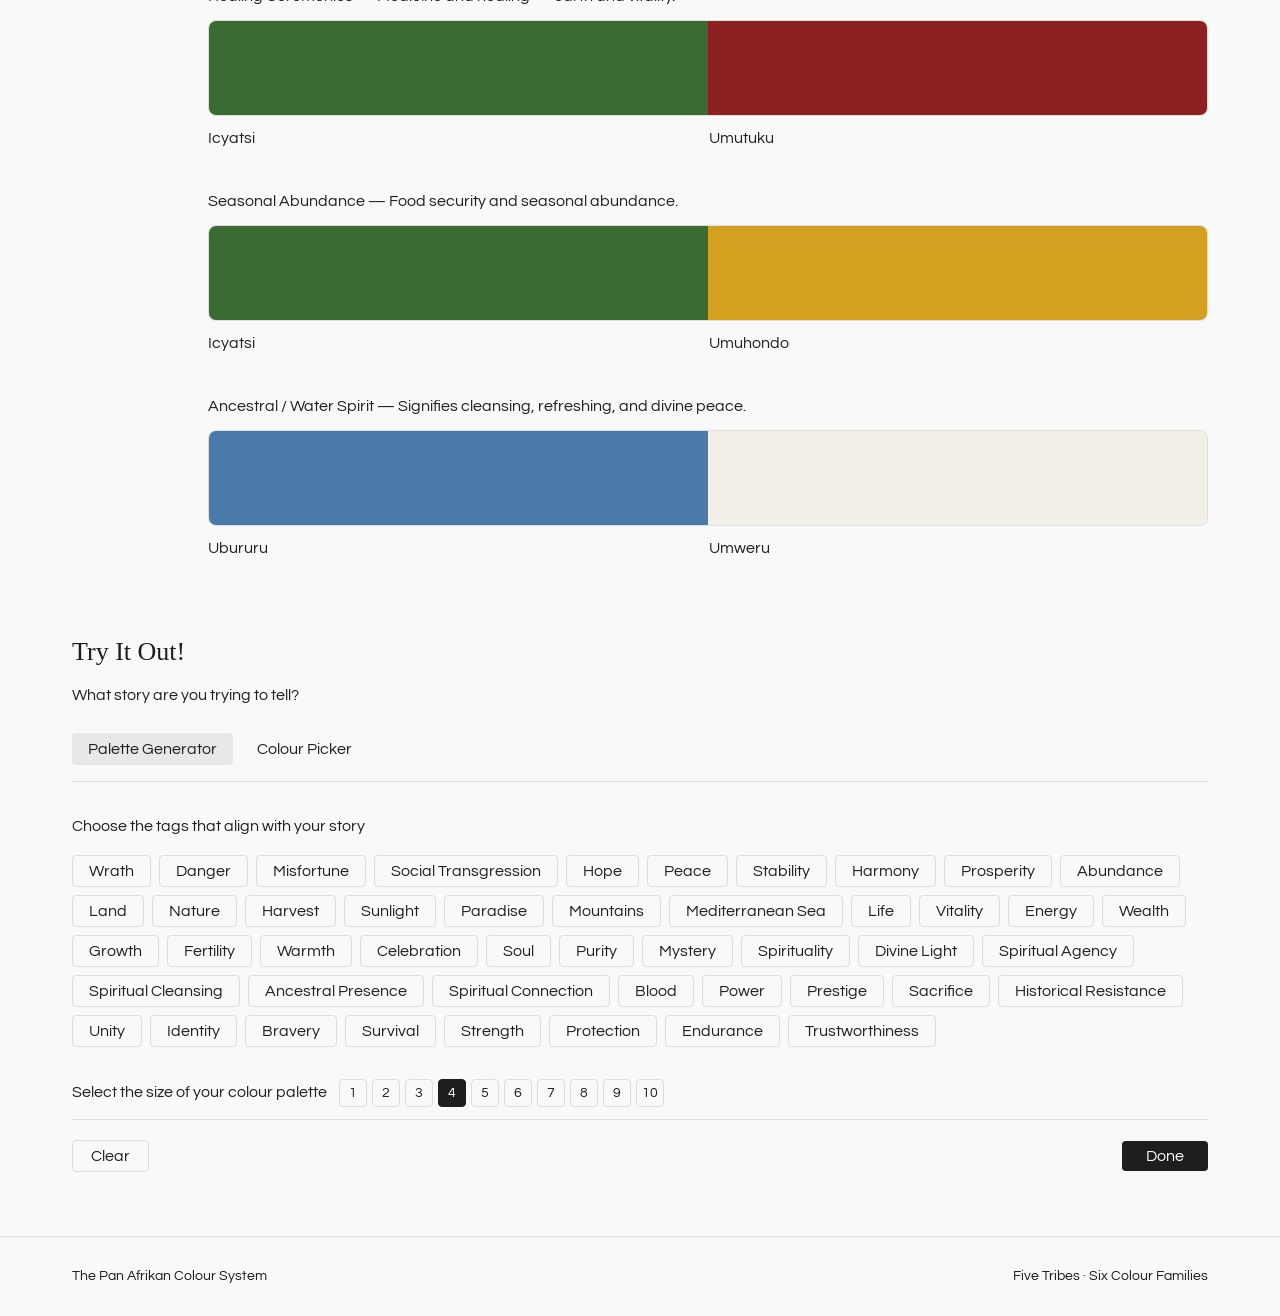
==== commit ccdc2efb: "Update index.html" ====
--- a/index.html
+++ b/index.html
@@ -26,7 +26,7 @@
 
 <!-- HERO -->
 <section class="hero">
-  <img class="hero-bg" src="images/HERO1.png" alt="" />
+  <img class="hero-bg" src="HERO1.png" alt="" />
   <div class="hero-content">
     <p class="hero-eyebrow">Decolonising Design</p>
     <h1>Colour Rooted in<br>Afrikan Culture</h1>
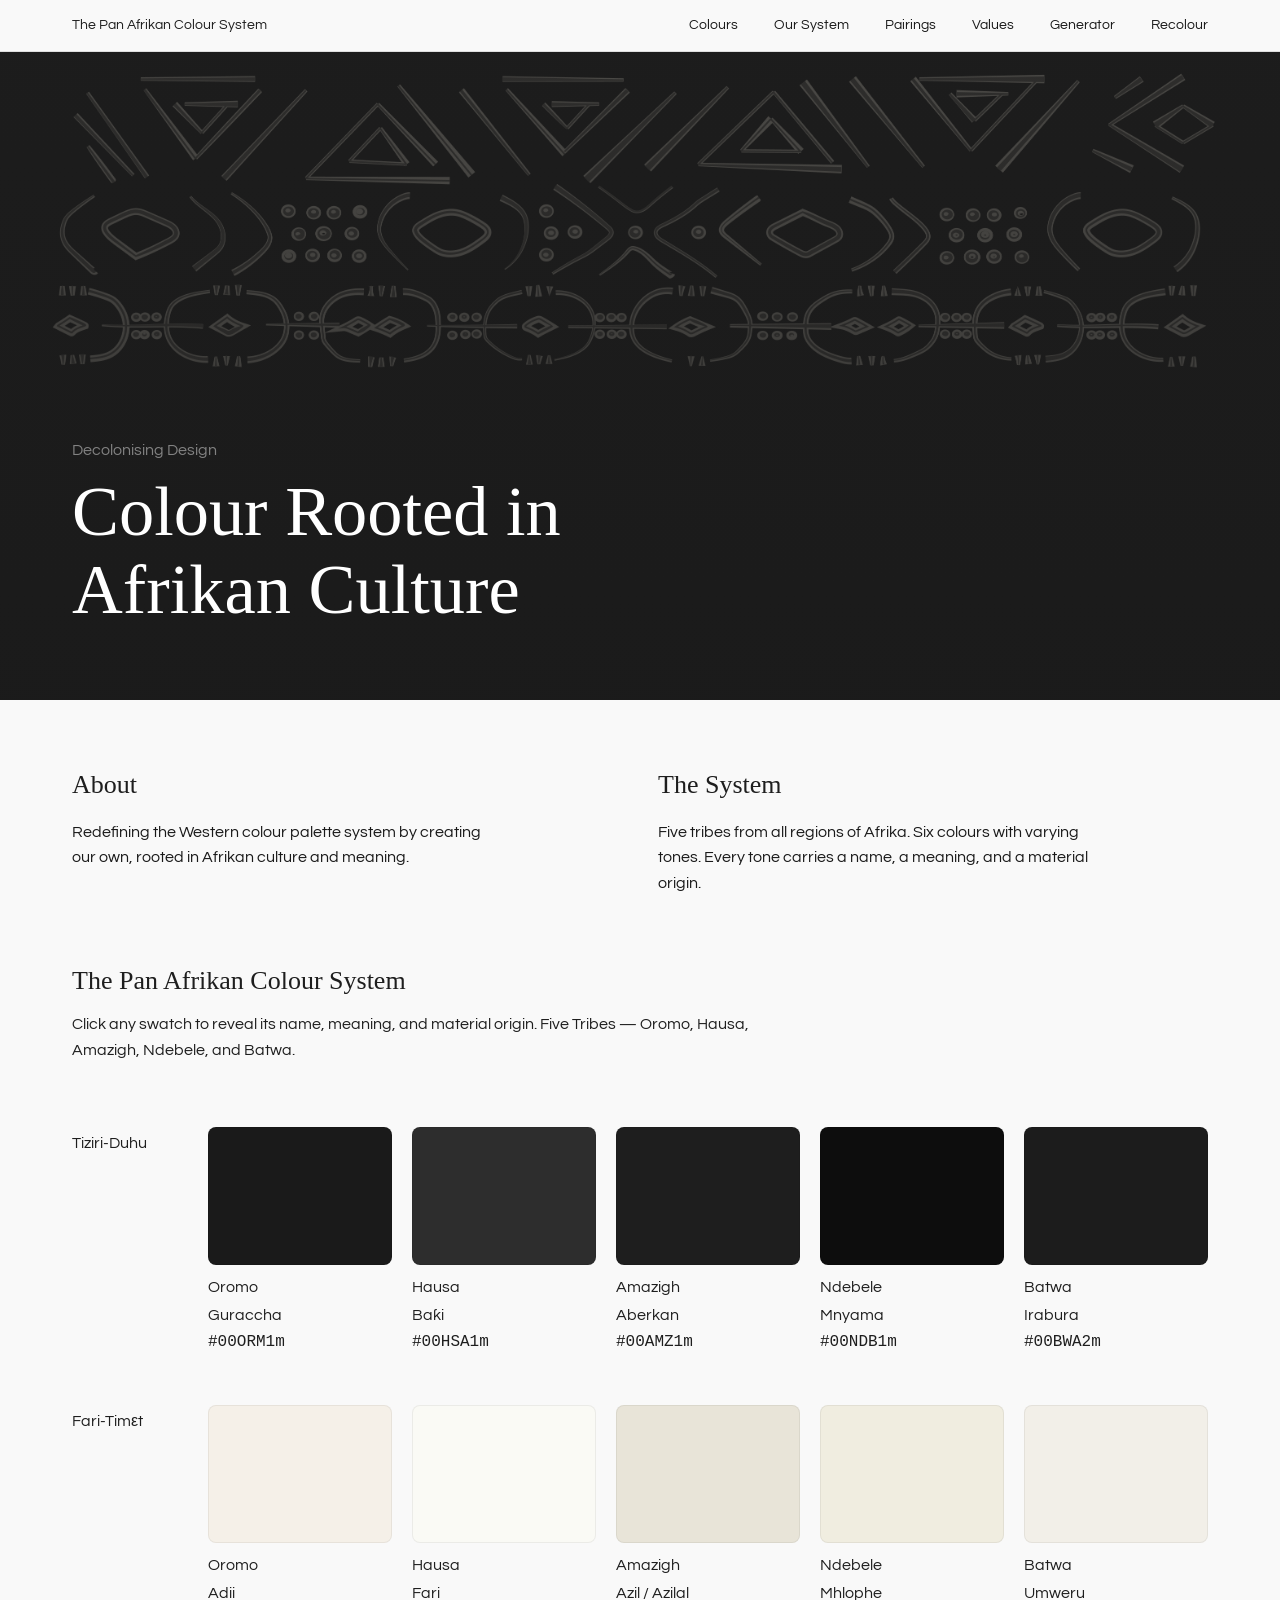
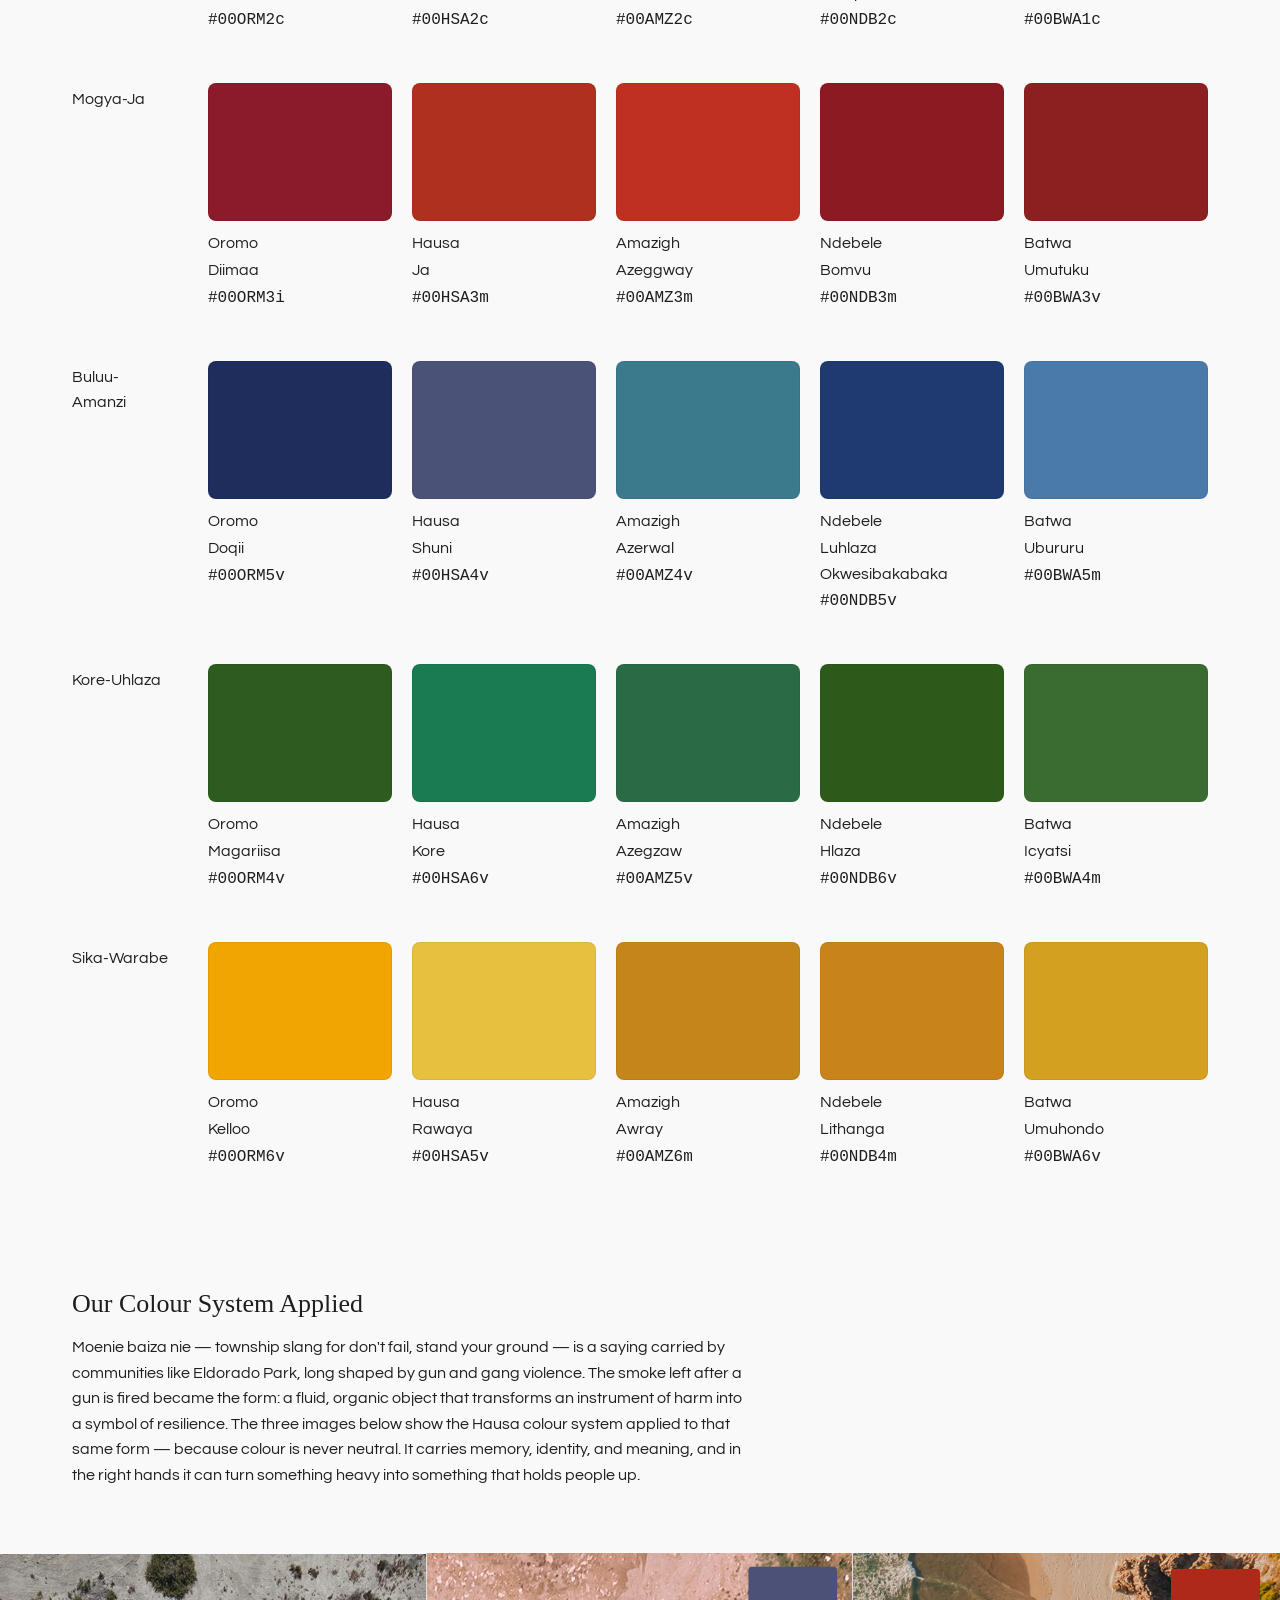
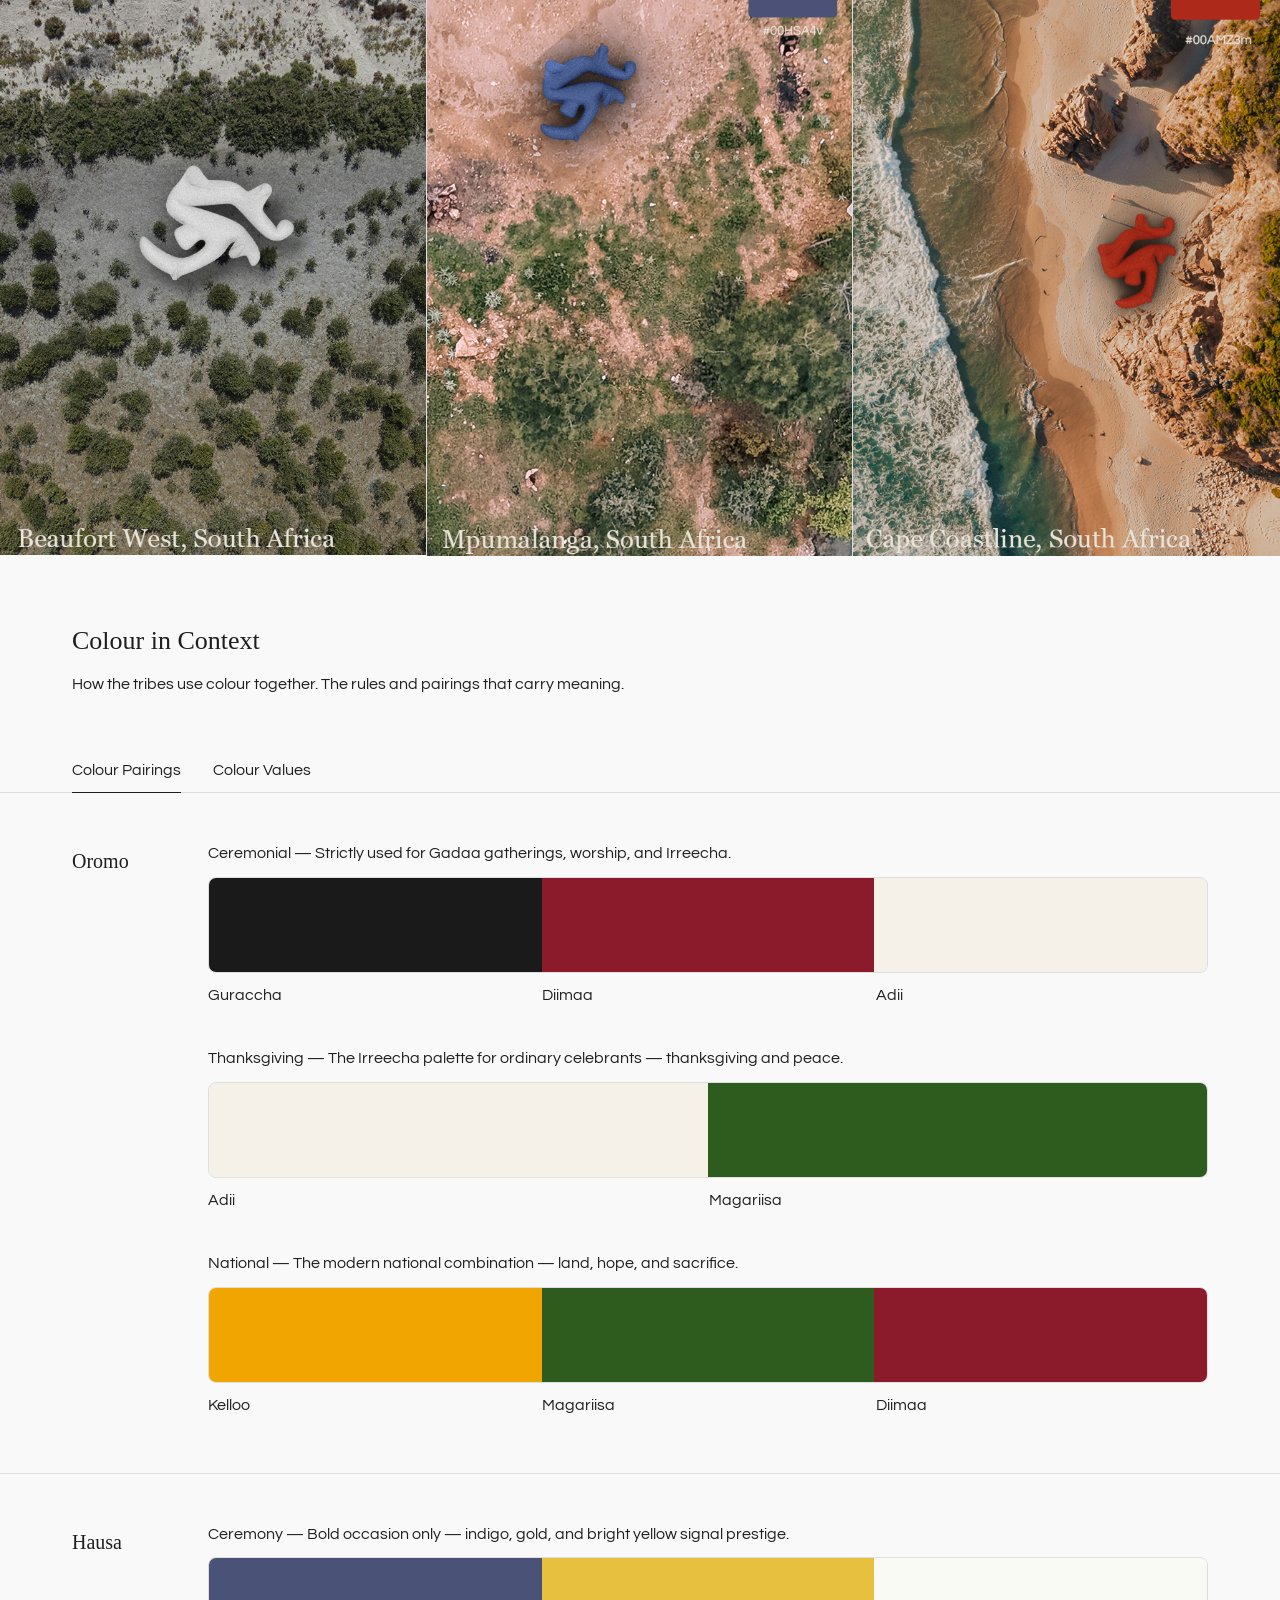
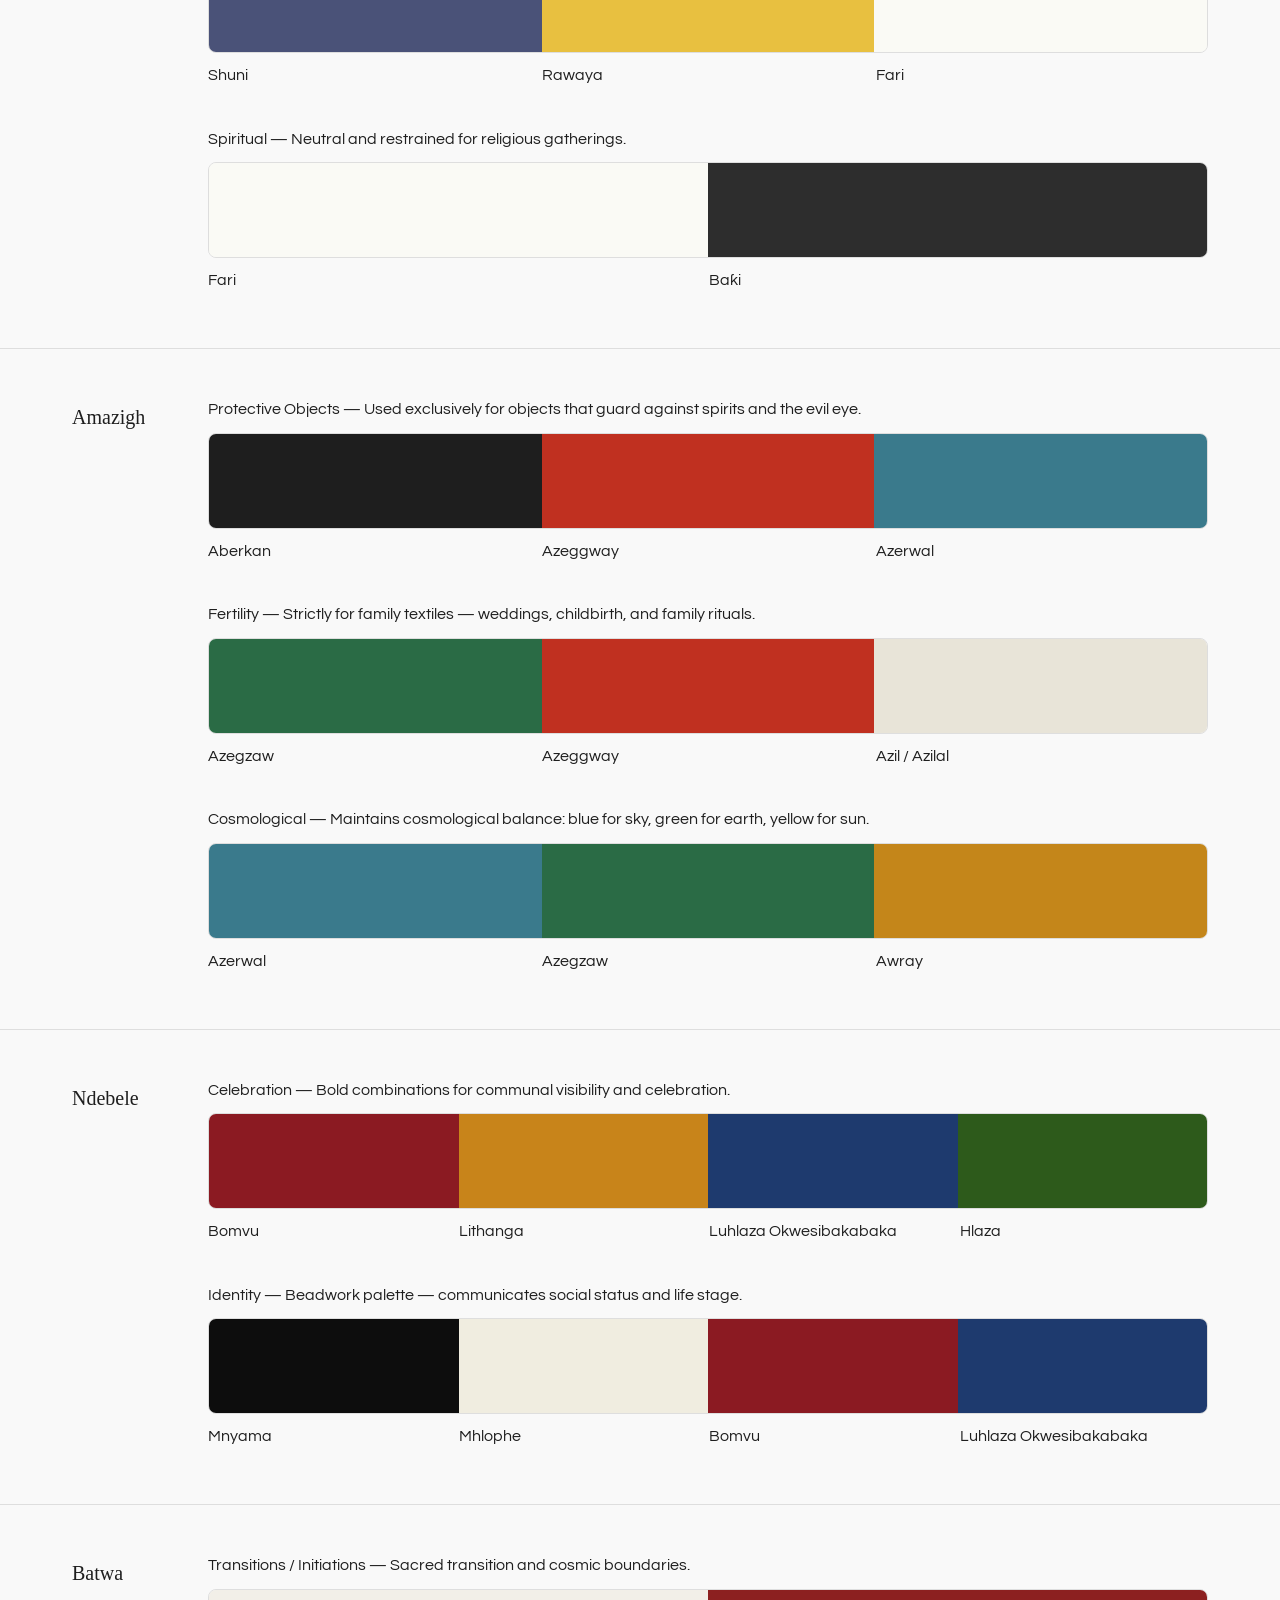
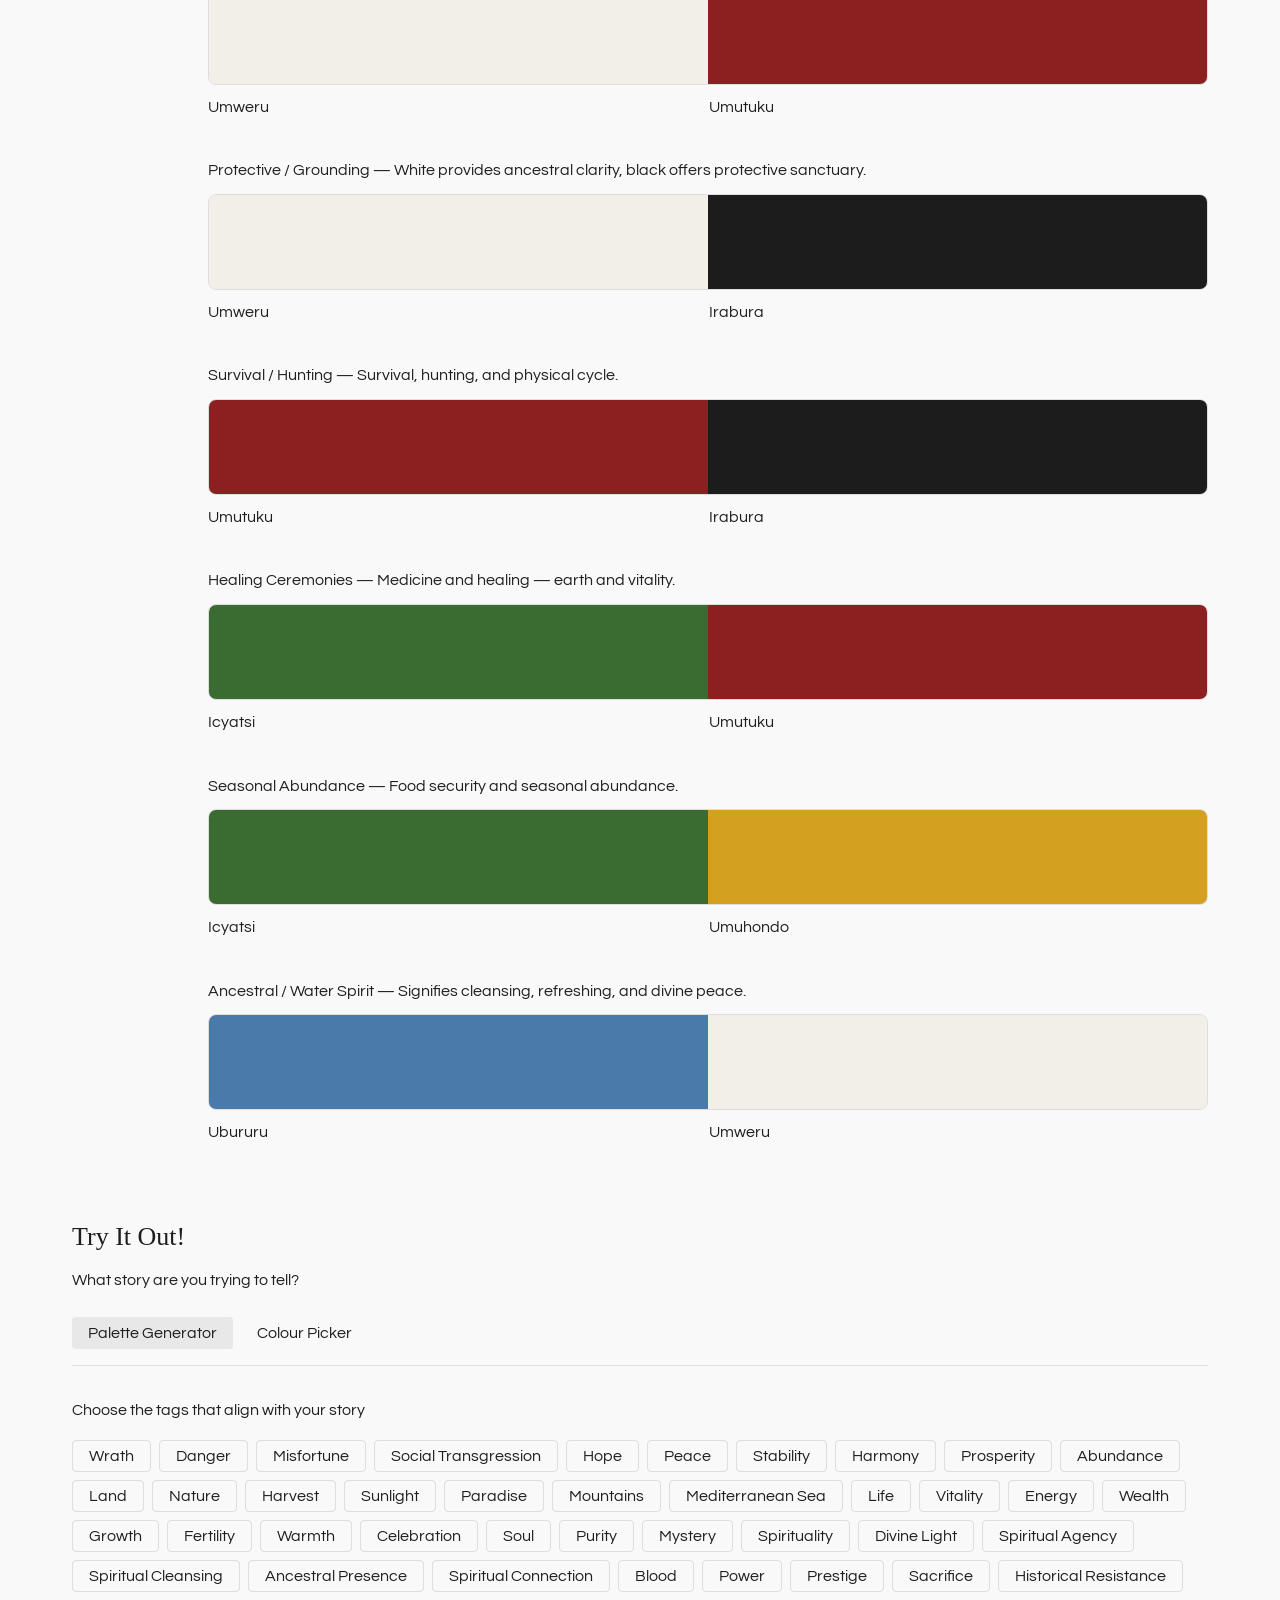
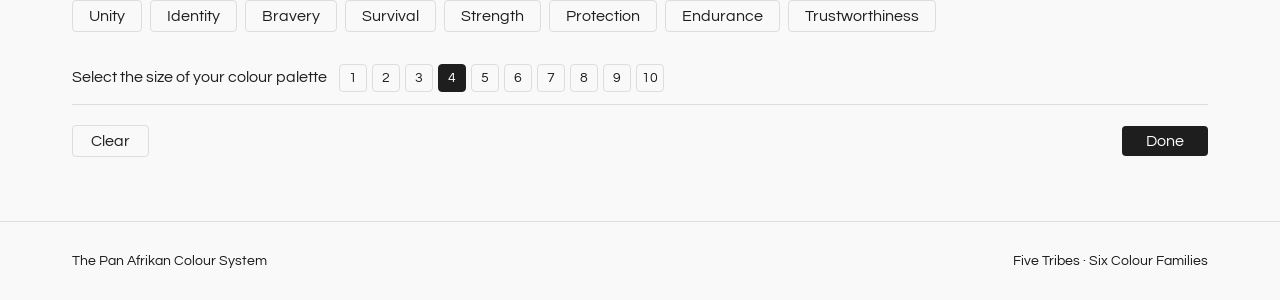
==== commit 551ea1fa: "Update index.html" ====
--- a/index.html
+++ b/index.html
@@ -26,7 +26,7 @@
 
 <!-- HERO -->
 <section class="hero">
-  <img class="hero-bg" src="HERO1.png" alt="" />
+  <img class="hero-bg" src="images/HERO1.png" alt="" />
   <div class="hero-content">
     <p class="hero-eyebrow">Decolonising Design</p>
     <h1>Colour Rooted in<br>Afrikan Culture</h1>
